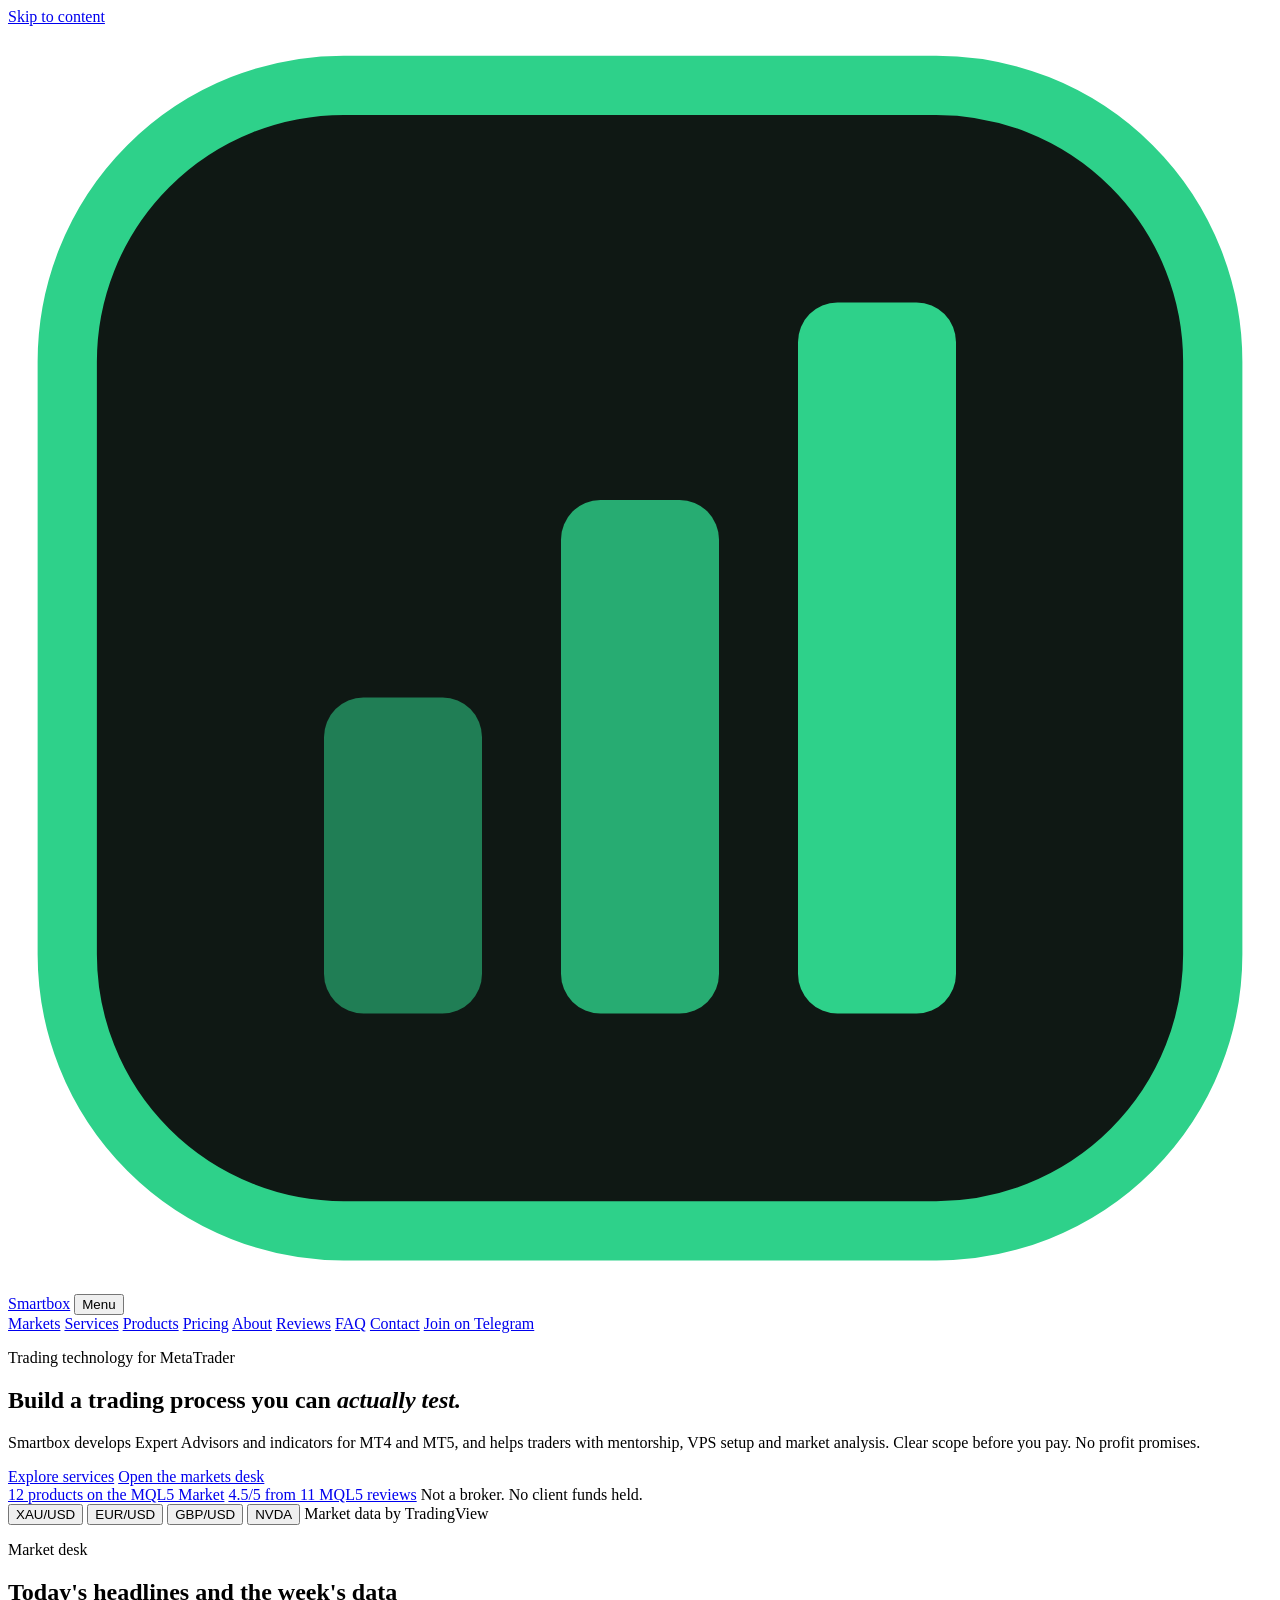
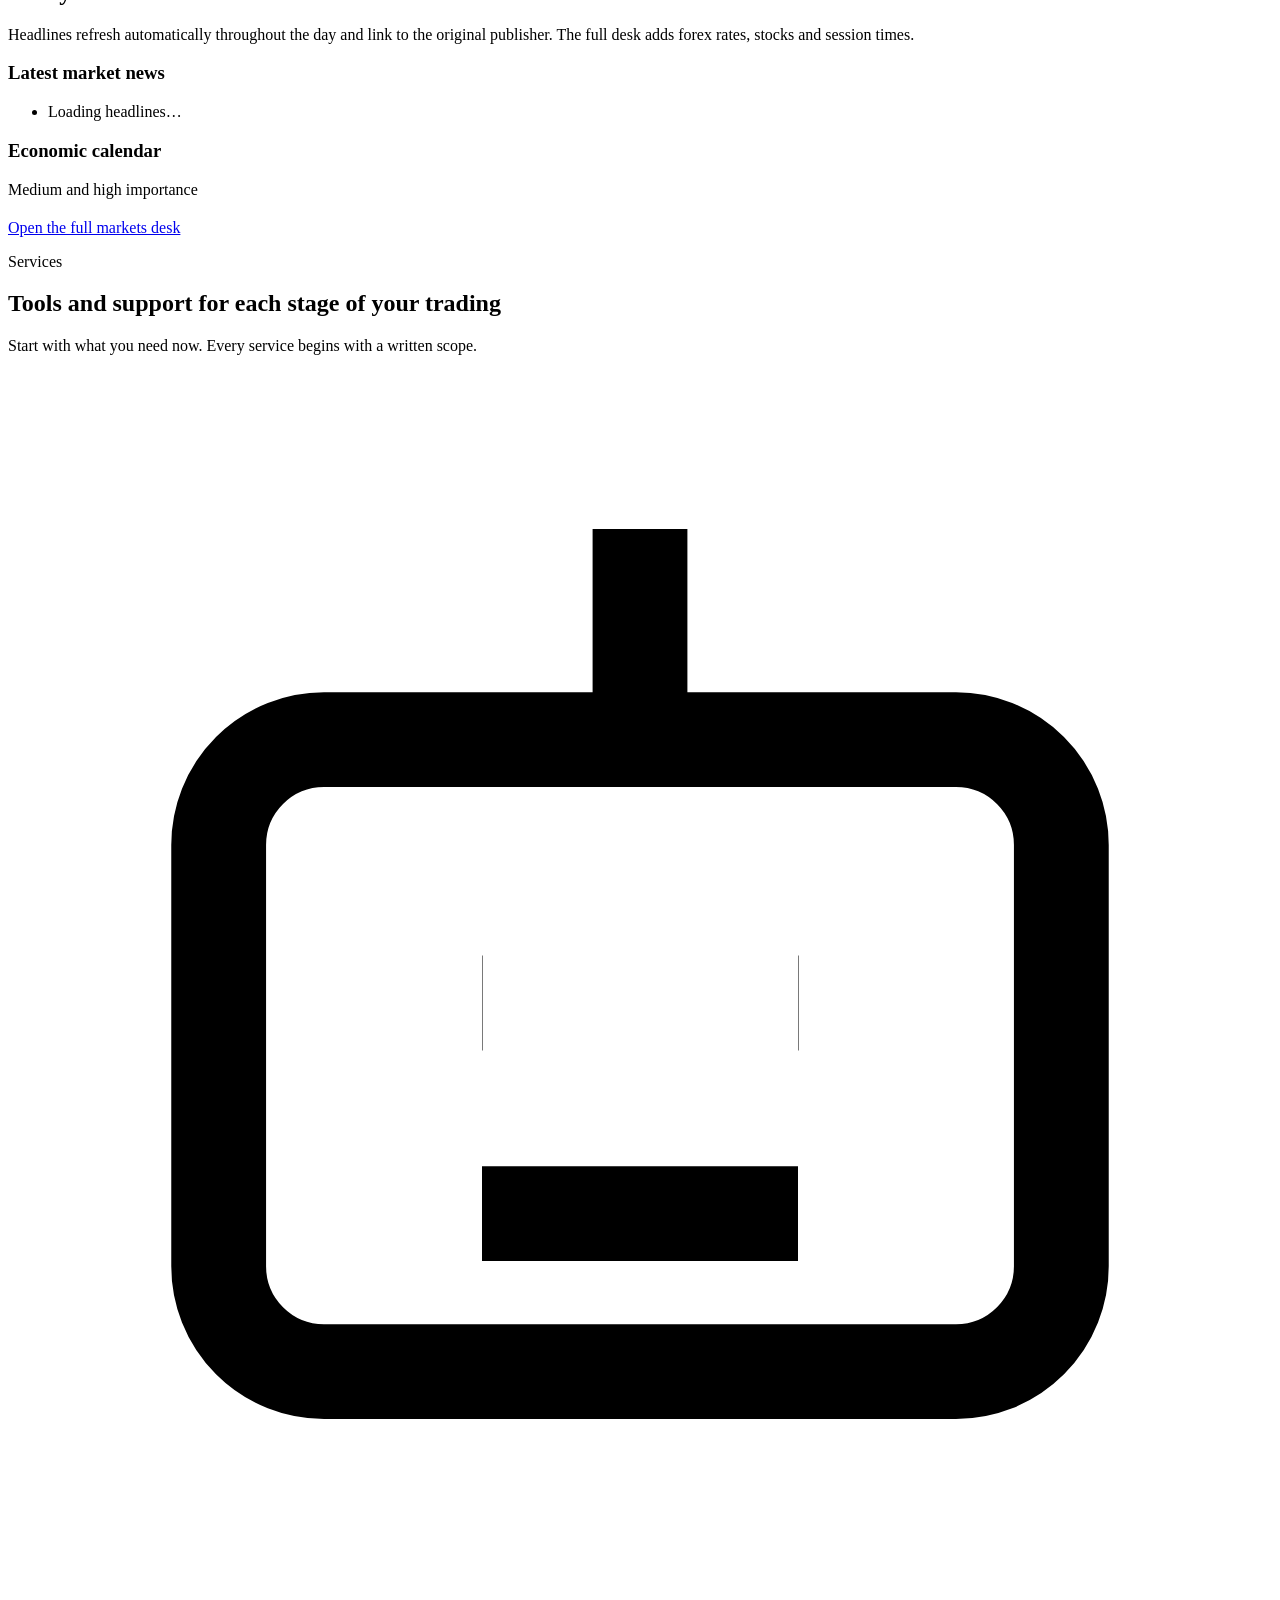
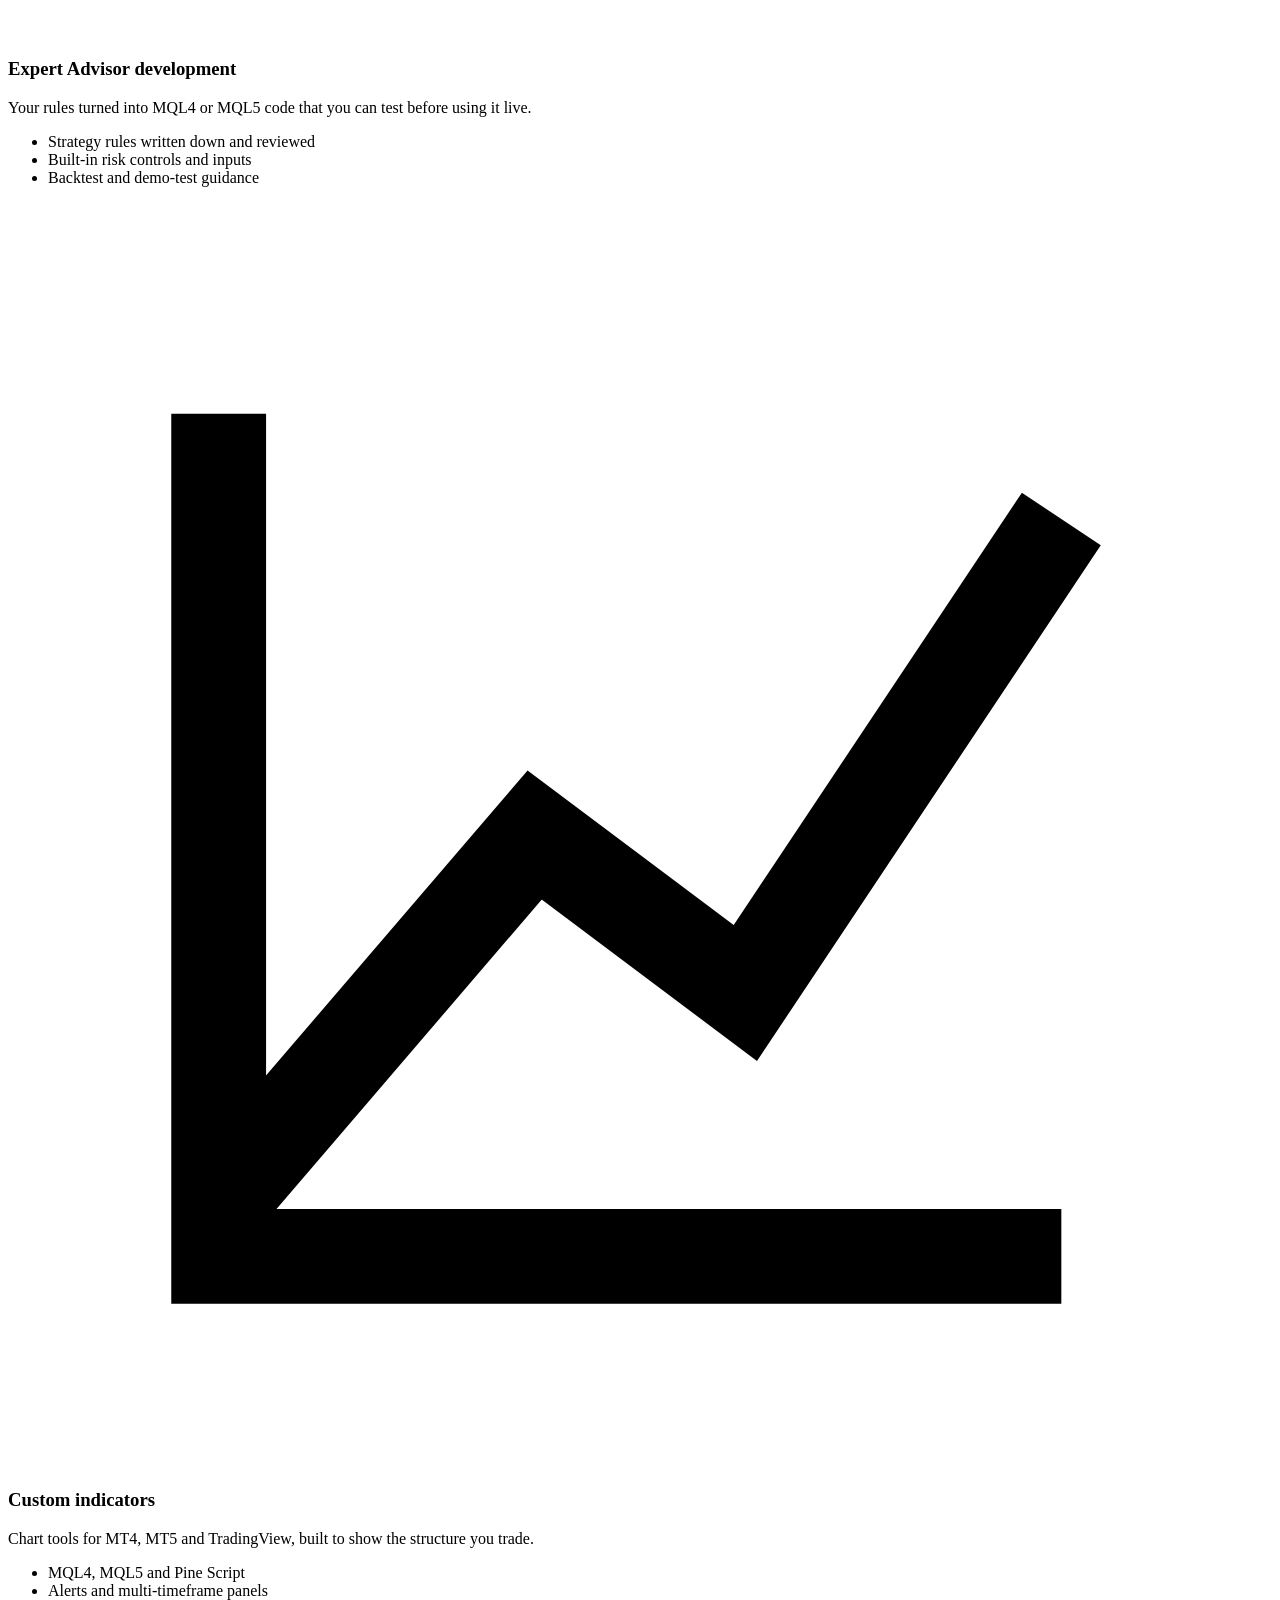
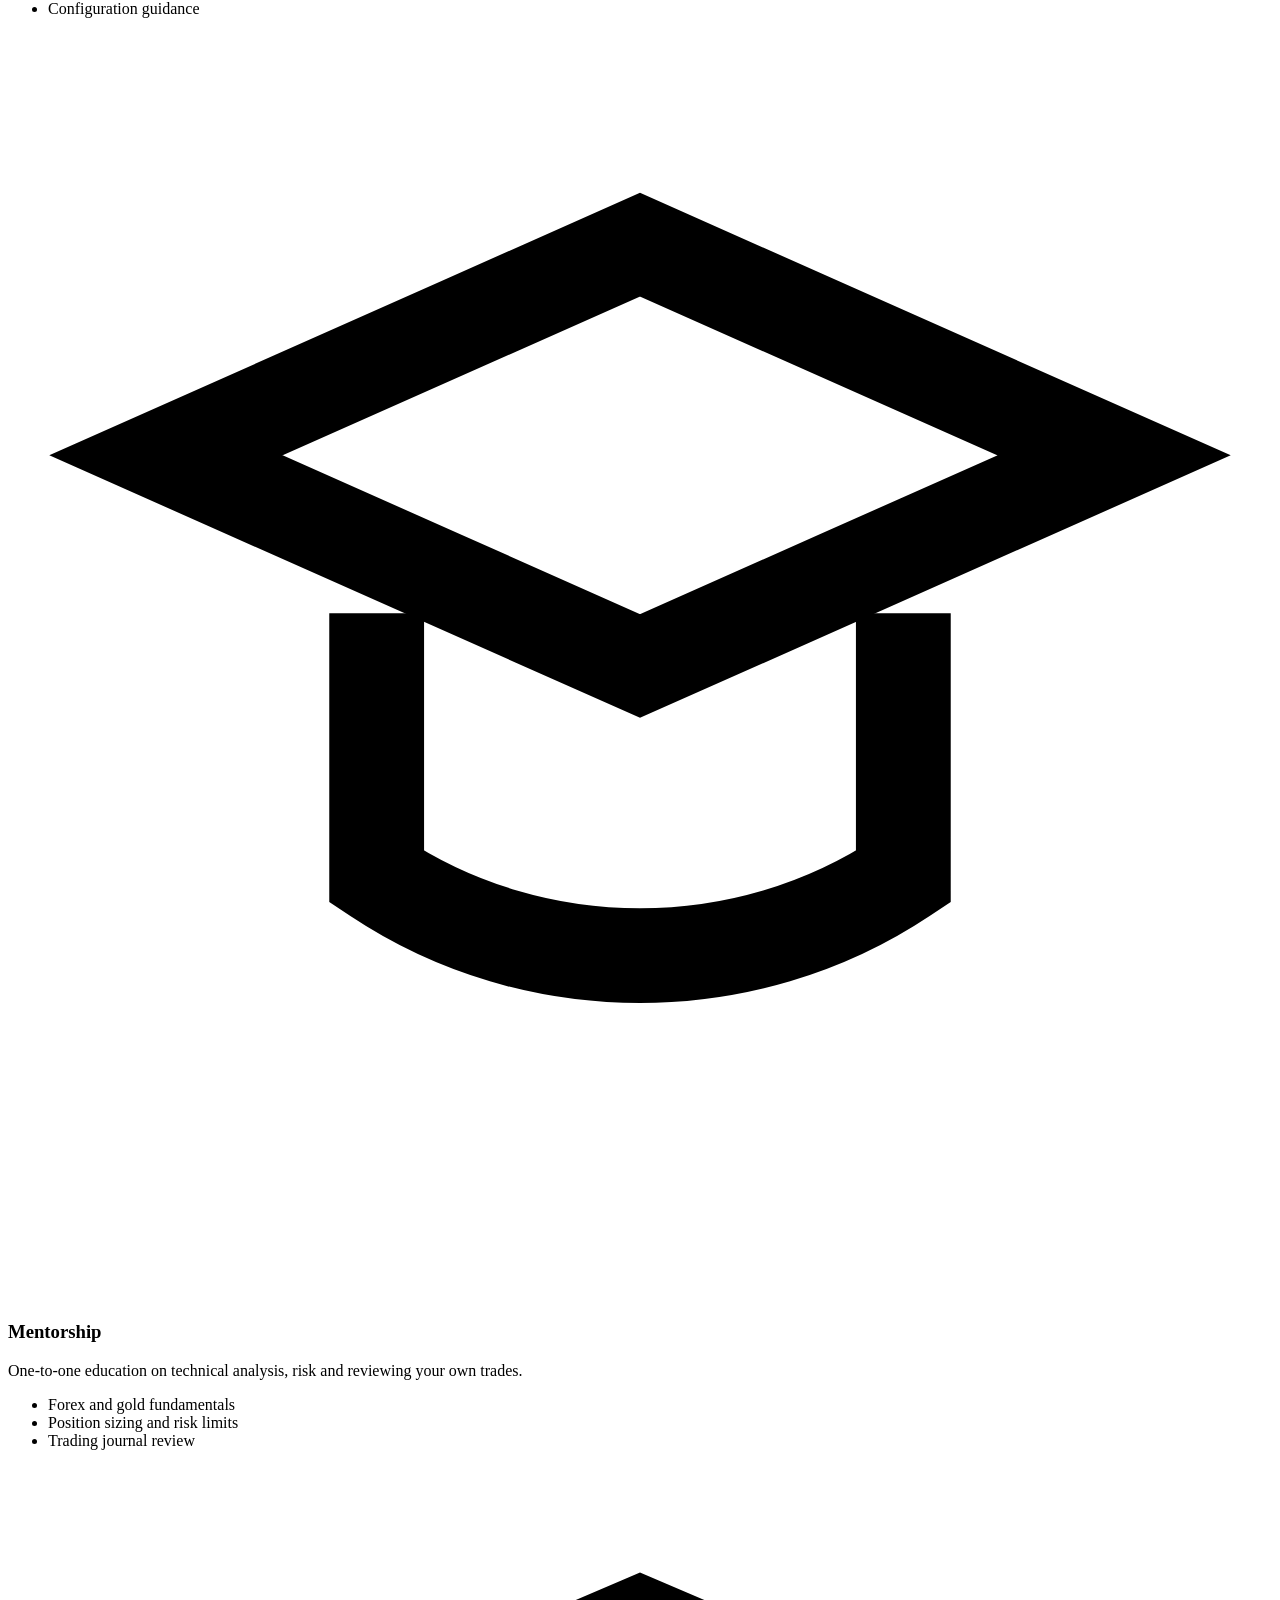
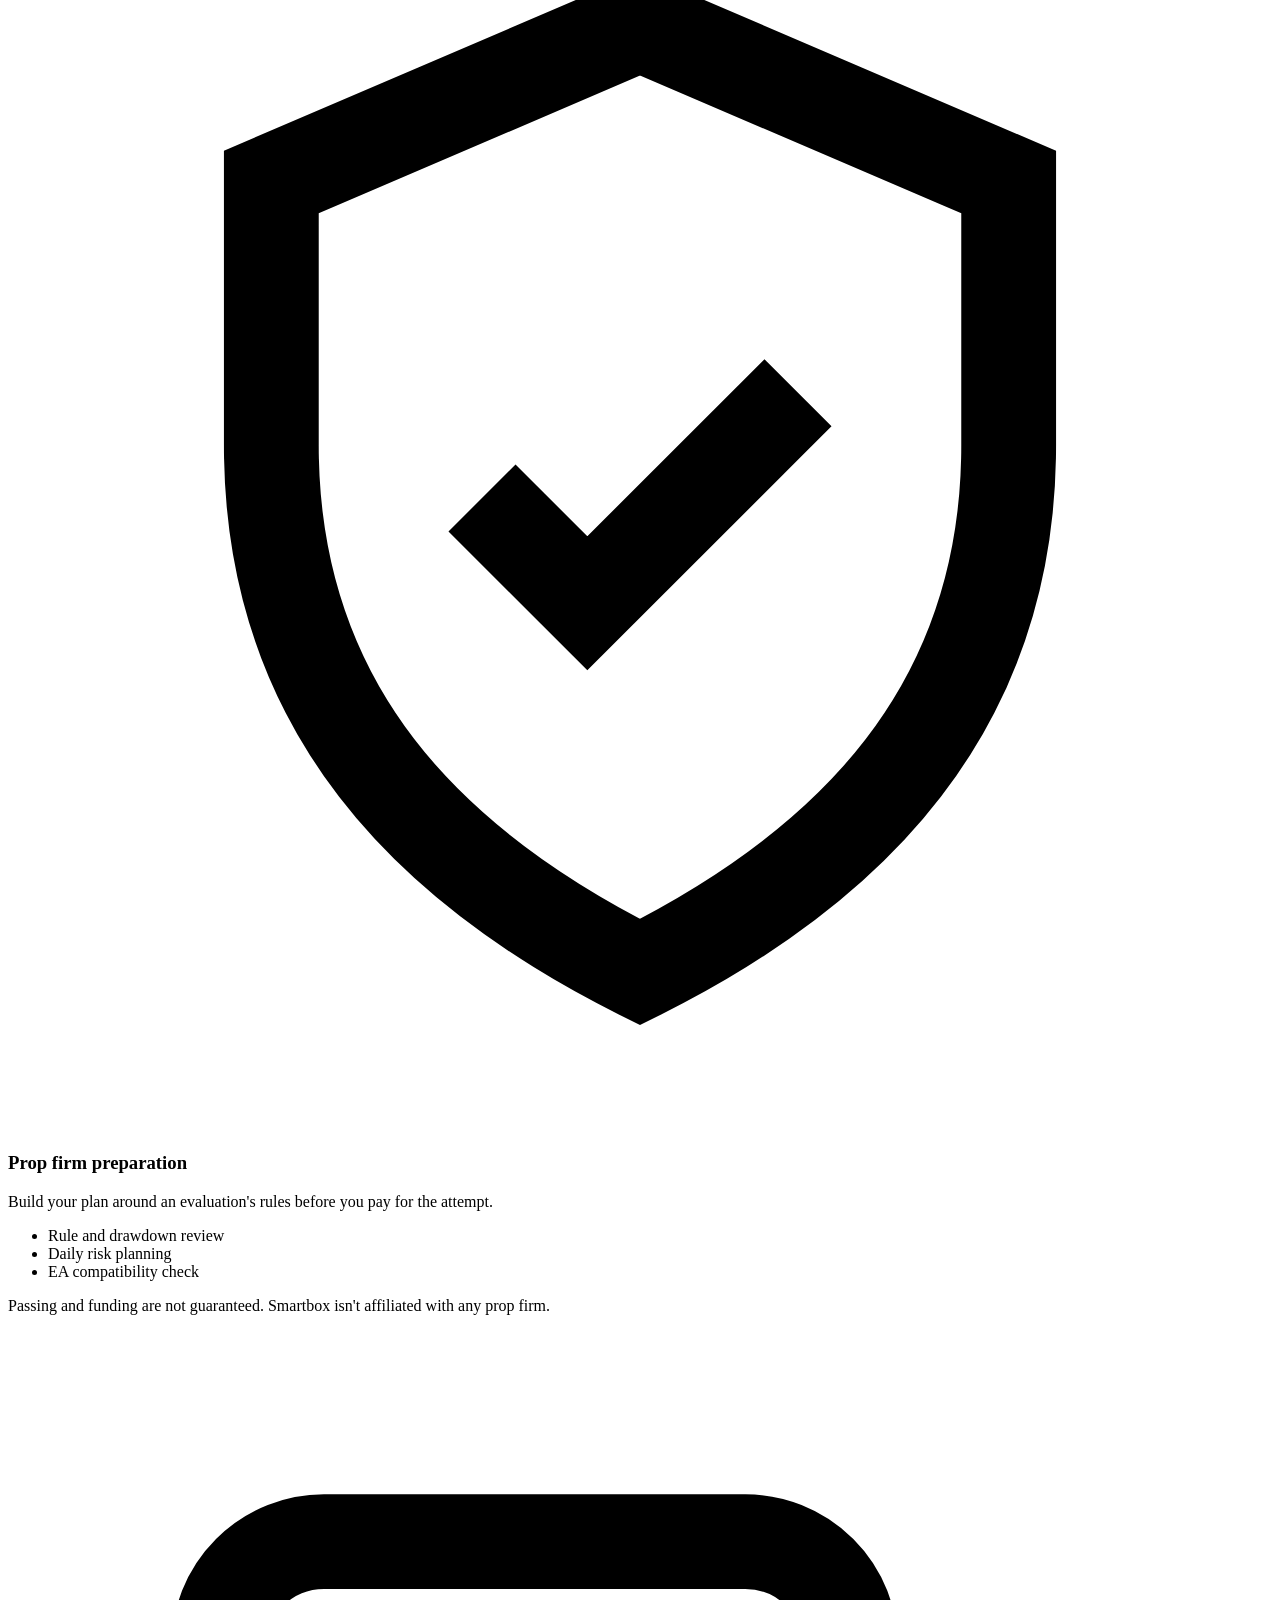
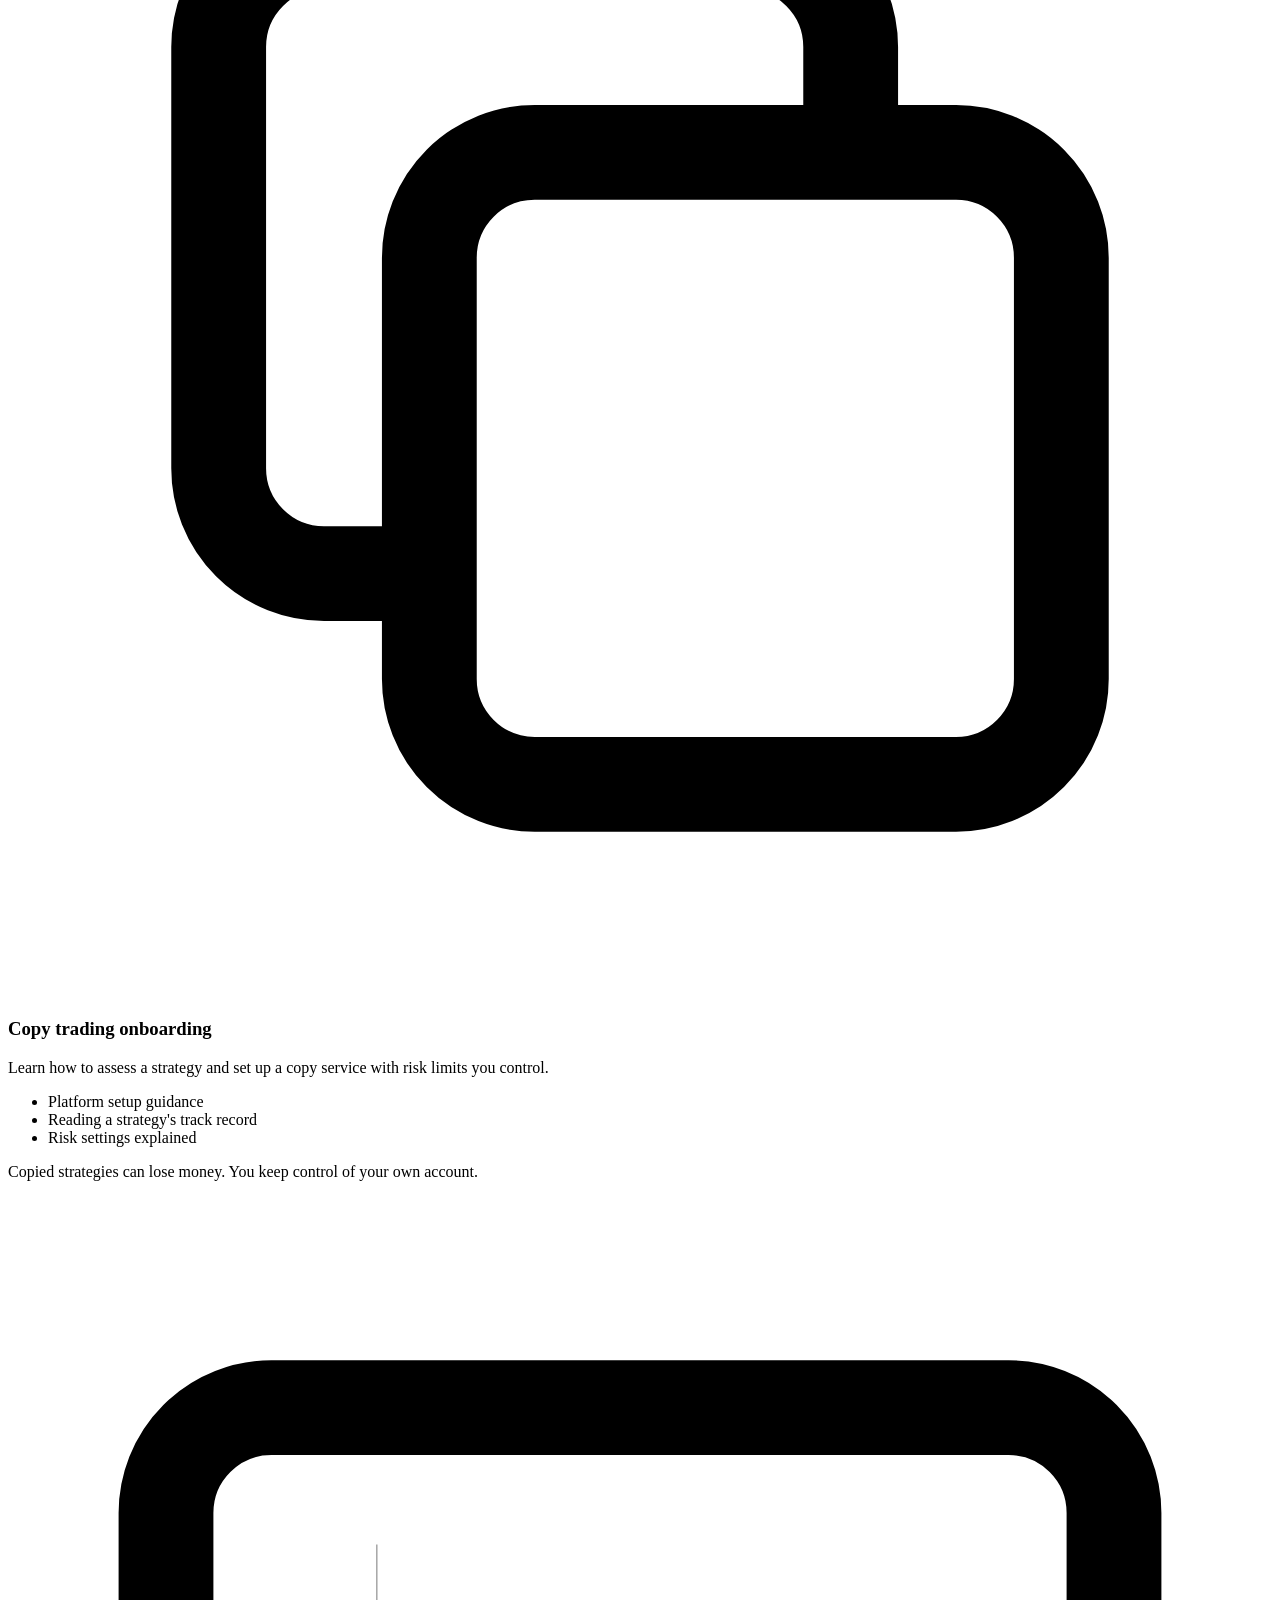
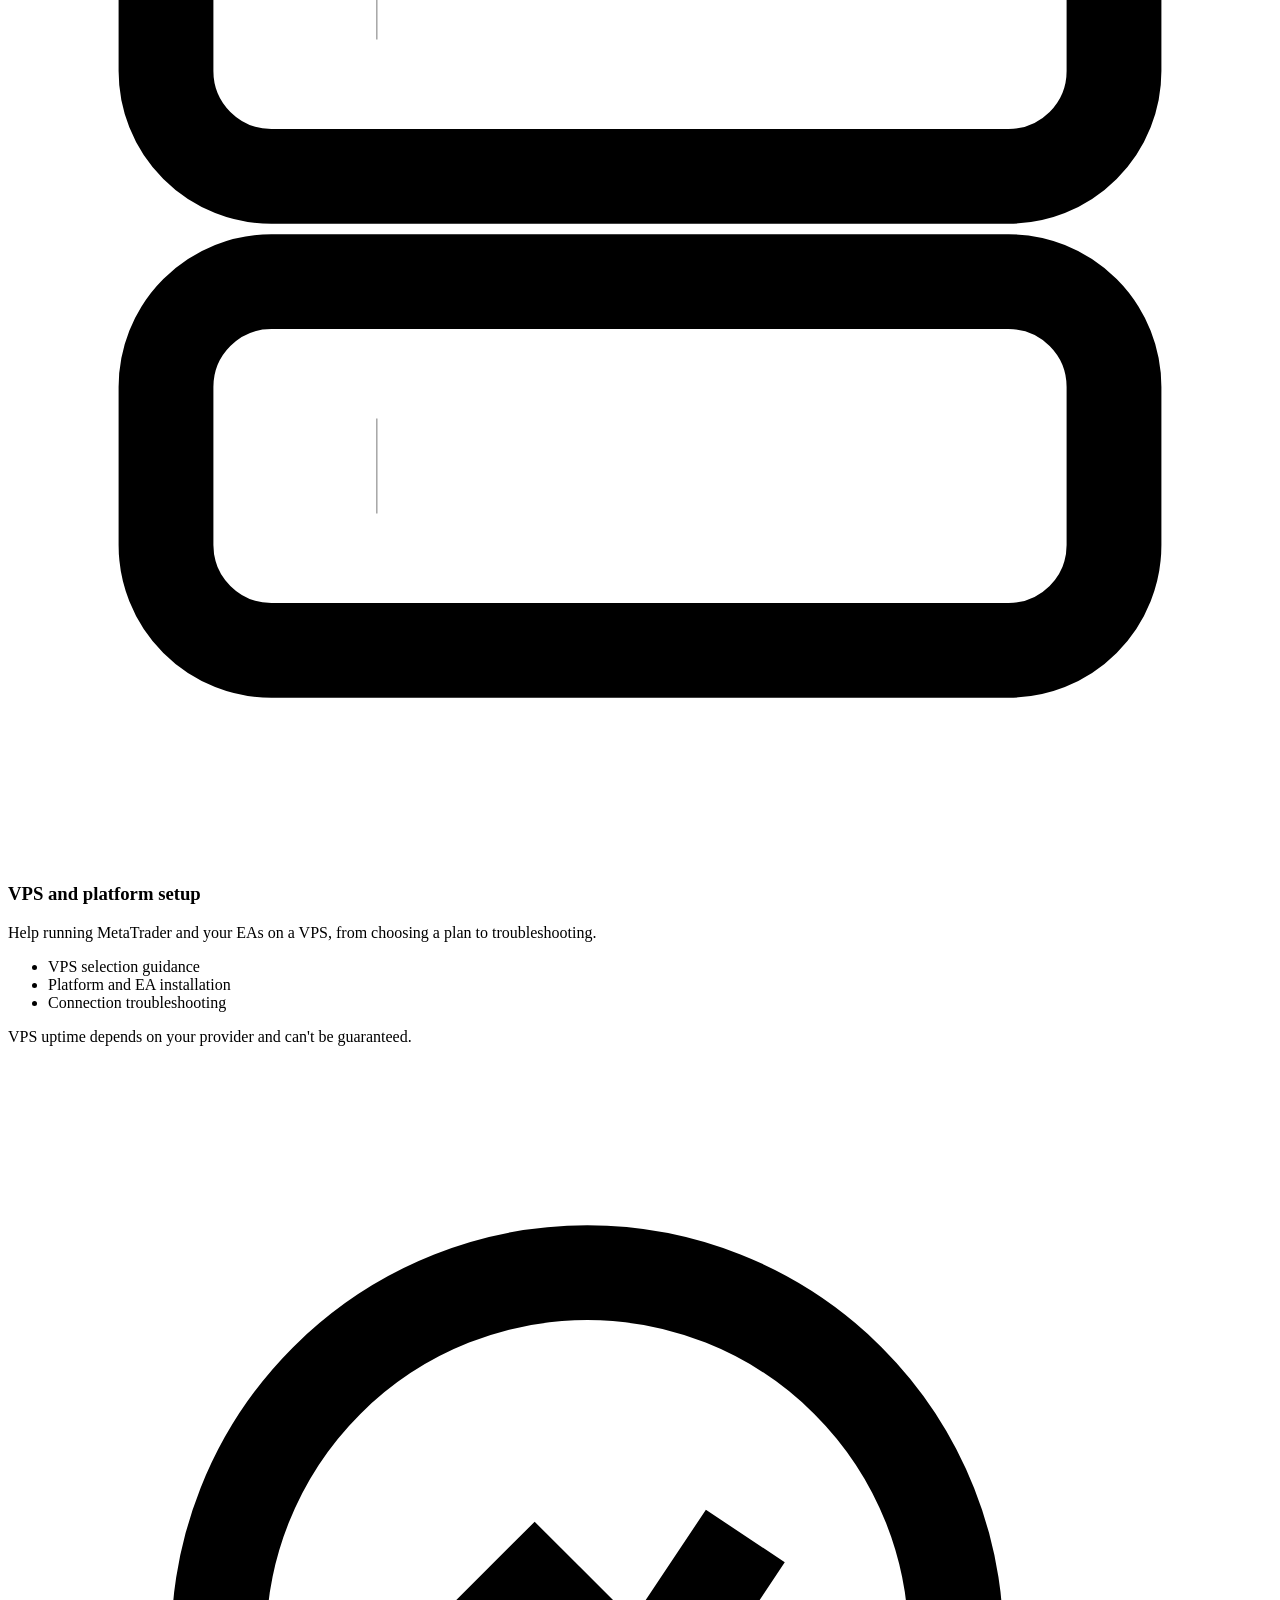
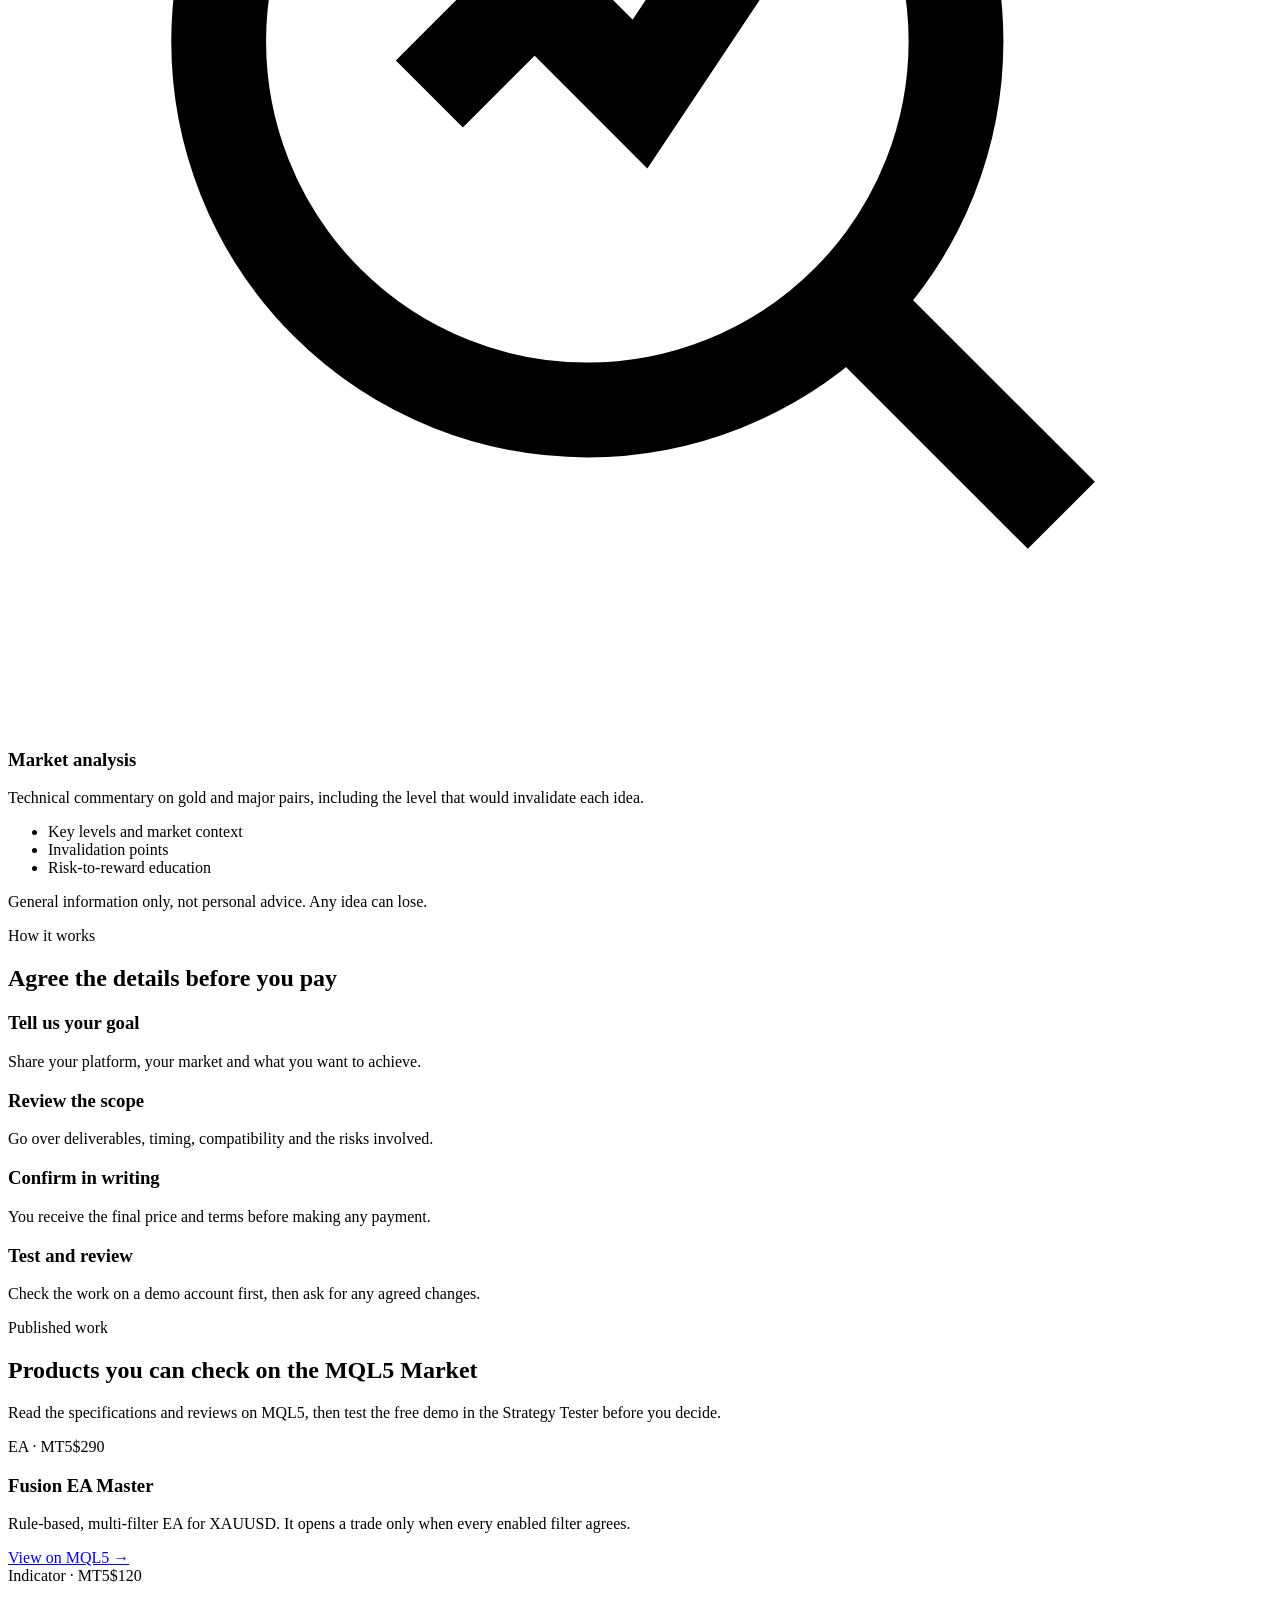
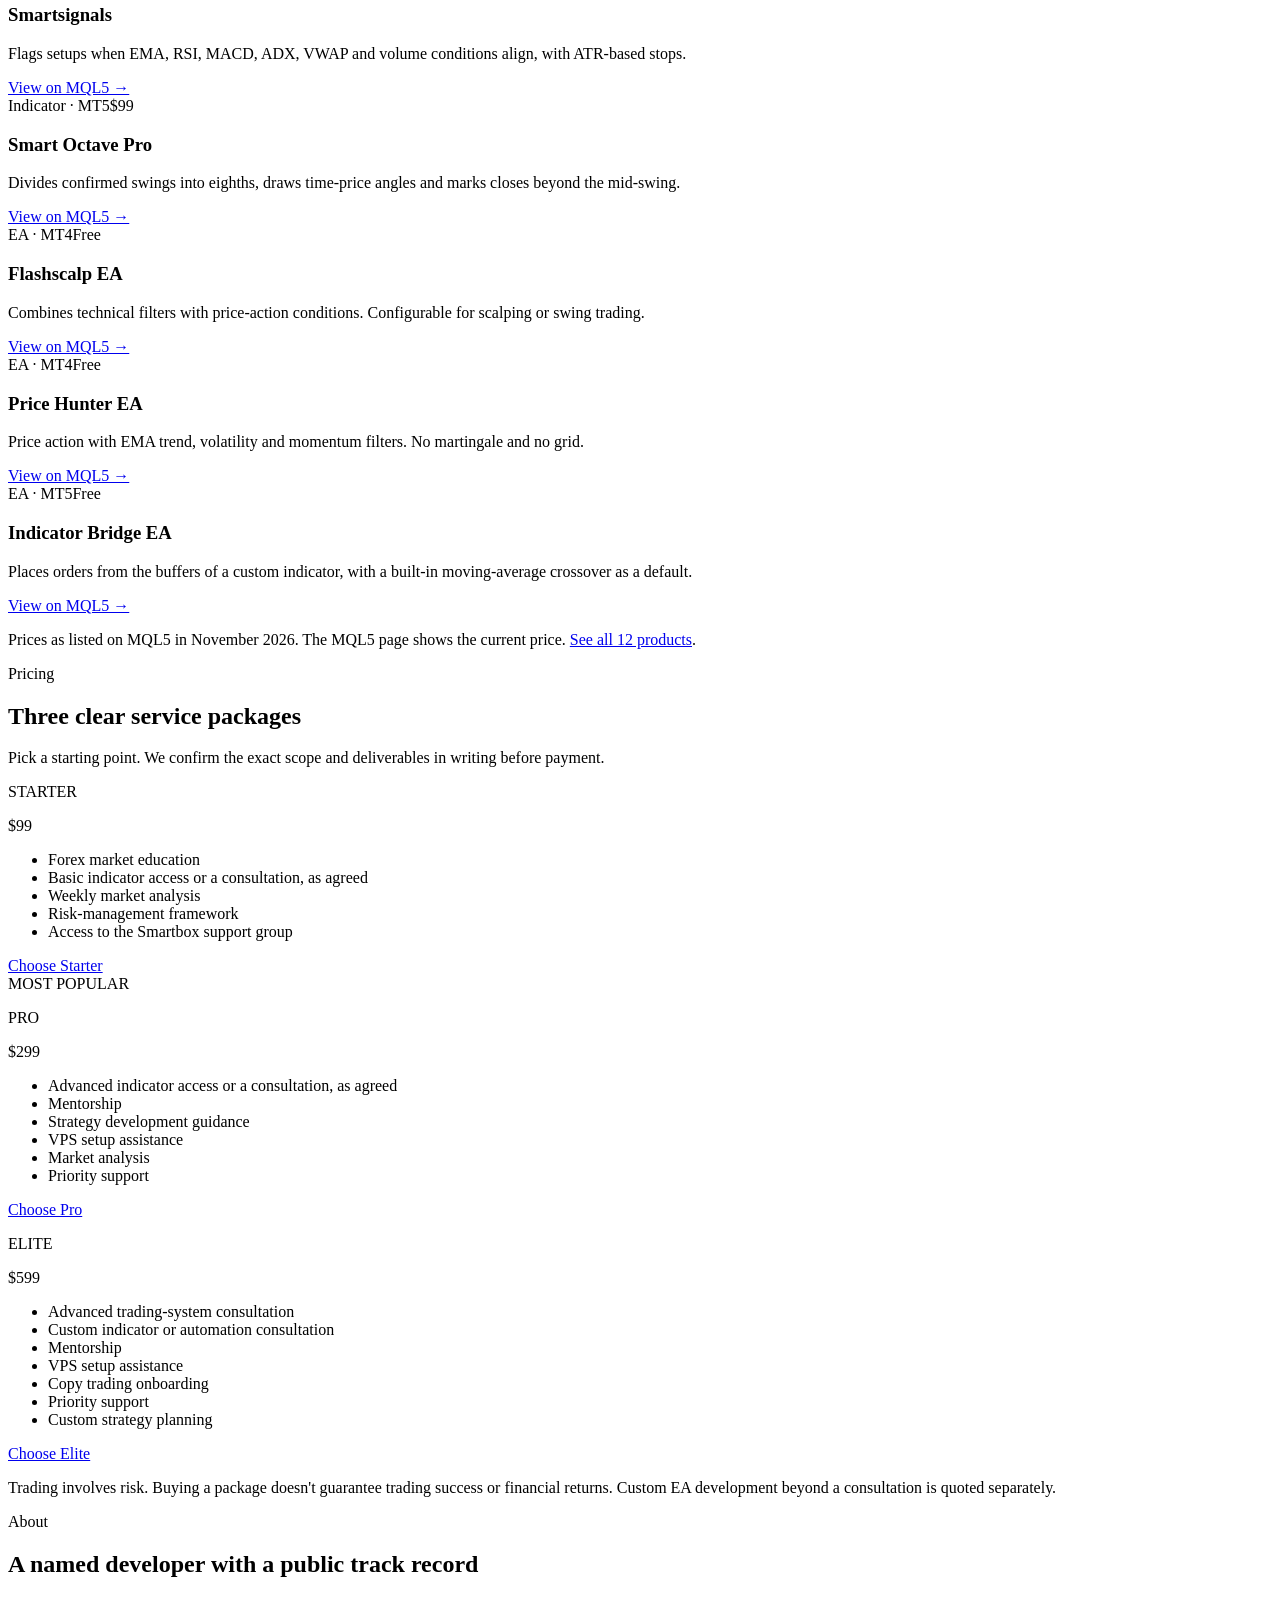
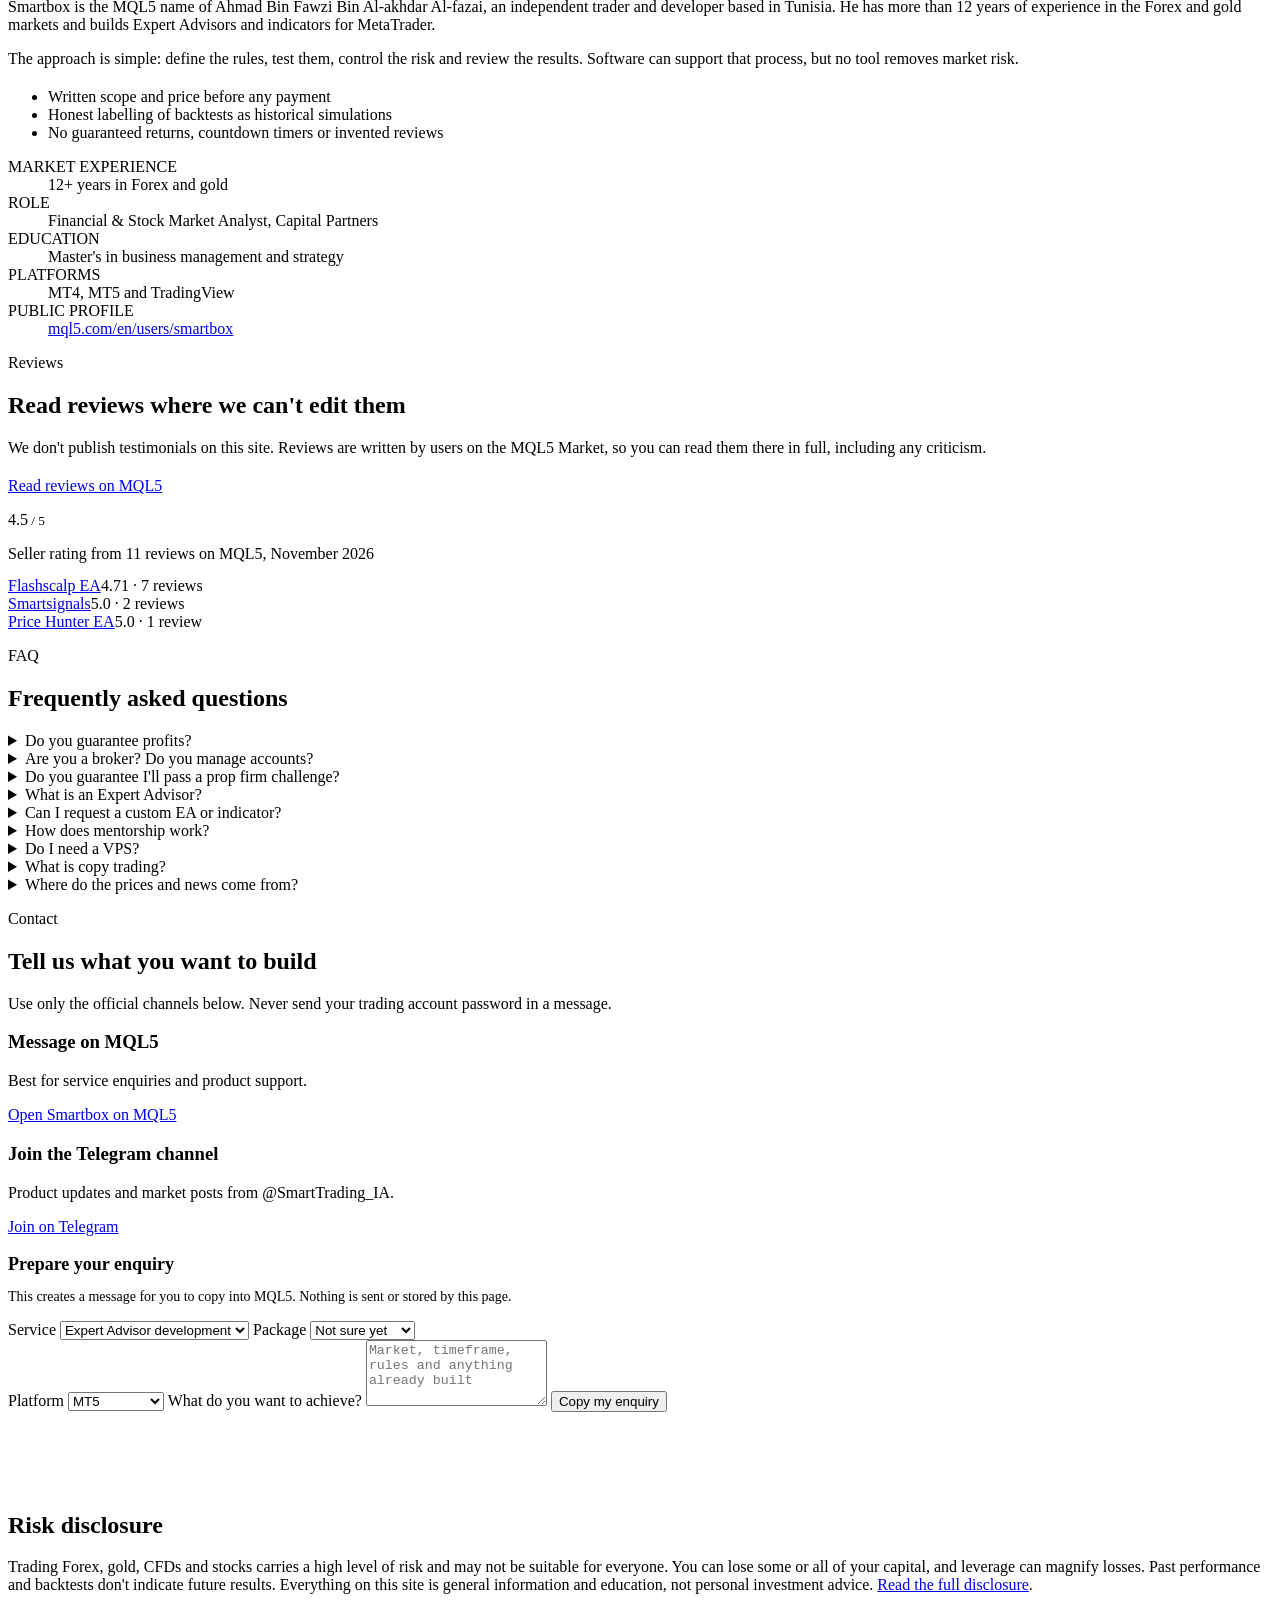
==== index.html @ 425e0370 "Add files via upload" ====
<!doctype html>
<html lang="en">
<head>
<meta charset="utf-8">
<meta name="viewport" content="width=device-width, initial-scale=1">
<title>Smartbox | Expert Advisors, Indicators and Market Tools</title>
<meta name="description" content="Smartbox builds Expert Advisors and indicators for MetaTrader, with mentorship, VPS setup, live market data and daily news. No profit promises.">
<meta property="og:title" content="Smartbox | Expert Advisors, Indicators and Market Tools">
<meta property="og:description" content="Smartbox builds Expert Advisors and indicators for MetaTrader, with mentorship, VPS setup, live market data and daily news. No profit promises.">
<meta property="og:type" content="website">
<meta name="theme-color" content="#070c0a">
<link rel="icon" href="assets/favicon.svg" type="image/svg+xml">
<link rel="preconnect" href="https://fonts.googleapis.com">
<link rel="preconnect" href="https://fonts.gstatic.com" crossorigin>
<link href="https://fonts.googleapis.com/css2?family=IBM+Plex+Mono:wght@400;500;600&family=IBM+Plex+Sans:wght@400;500;600&family=Space+Grotesk:wght@500;600;700&display=swap" rel="stylesheet">
<link rel="stylesheet" href="assets/style.css">
</head>
<body>
<a class="skip" href="#main">Skip to content</a>
<header class="site-header">
  <div class="wrap-wide" style="position:relative">
    <nav class="nav" aria-label="Main">
      <a class="brand" href="index.html" aria-label="Smartbox home"><svg viewBox="0 0 32 32" aria-hidden="true"><rect x="1.5" y="1.5" width="29" height="29" rx="7" fill="#0f1814" stroke="#2ed18a" stroke-width="1.5"/><rect x="8" y="17" width="4" height="8" rx="1" fill="#2ed18a" opacity=".55"/><rect x="14" y="12" width="4" height="13" rx="1" fill="#2ed18a" opacity=".8"/><rect x="20" y="7" width="4" height="18" rx="1" fill="#2ed18a"/></svg><span>Smartbox</span></a>
      <button class="menu-toggle" type="button" aria-expanded="false">Menu</button>
      <div class="nav-links">
        <a href="markets.html">Markets</a>
        <a href="index.html#services">Services</a>
        <a href="index.html#products">Products</a>
        <a href="index.html#pricing">Pricing</a>
        <a href="index.html#about">About</a>
        <a href="index.html#reviews">Reviews</a>
        <a href="index.html#faq">FAQ</a>
        <a href="index.html#contact">Contact</a>
        <a class="btn btn-primary" href="https://t.me/SmartTrading_IA" target="_blank" rel="noopener">Join on Telegram</a>
      </div>
    </nav>
  </div>
</header>

<div class="ticker" data-widget="ticker" aria-label="Live market prices"></div>

<main id="main">
  <section class="hero">
    <div class="wrap hero-grid">
      <div>
        <p class="eyebrow">Trading technology for MetaTrader</p>
        <h1>Build a trading process you can <em>actually test.</em></h1>
        <p class="lead">Smartbox develops Expert Advisors and indicators for MT4 and MT5, and helps traders with mentorship, VPS setup and market analysis. Clear scope before you pay. No profit promises.</p>
        <div class="hero-actions">
          <a class="btn btn-primary" href="#services">Explore services</a>
          <a class="btn btn-ghost" href="markets.html">Open the markets desk</a>
        </div>
        <div class="trust-row">
          <a href="https://www.mql5.com/en/users/smartbox/seller" target="_blank" rel="noopener">12 products on the MQL5 Market</a>
          <a href="#reviews">4.5/5 from 11 MQL5 reviews</a>
          <span>Not a broker. No client funds held.</span>
        </div>
      </div>
      <div class="chart-card">
        <div class="chart-tabs" role="group" aria-label="Chart symbol">
          <button class="chip" type="button" data-symbol="OANDA:XAUUSD" aria-pressed="true">XAU/USD</button>
          <button class="chip" type="button" data-symbol="FX:EURUSD" aria-pressed="false">EUR/USD</button>
          <button class="chip" type="button" data-symbol="FX:GBPUSD" aria-pressed="false">GBP/USD</button>
          <button class="chip" type="button" data-symbol="NASDAQ:NVDA" aria-pressed="false">NVDA</button>
          <span class="live">Market data by TradingView</span>
        </div>
        <div class="chart-host" data-chart="OANDA:XAUUSD"></div>
      </div>
    </div>
  </section>

  <section class="section section-alt" id="desk">
    <div class="wrap">
      <div class="section-head">
        <p class="eyebrow">Market desk</p>
        <h2>Today's headlines and the week's data</h2>
        <p>Headlines refresh automatically throughout the day and link to the original publisher. The full desk adds forex rates, stocks and session times.</p>
      </div>
      <div class="desk-grid">
        <div class="panel">
          <div class="panel-head"><h3>Latest market news</h3><span class="panel-note" data-news-updated></span></div>
          <ul class="news-list compact" data-news="9"><li class="news-empty">Loading headlines…</li></ul>
        </div>
        <div class="panel">
          <div class="panel-head"><h3>Economic calendar</h3><span class="panel-note">Medium and high importance</span></div>
          <div class="panel-body h-md" data-widget="calendar"></div>
        </div>
      </div>
      <p style="margin-top:20px"><a class="btn btn-ghost" href="markets.html">Open the full markets desk</a></p>
    </div>
  </section>

  <section class="section" id="services">
    <div class="wrap">
      <div class="section-head">
        <p class="eyebrow">Services</p>
        <h2>Tools and support for each stage of your trading</h2>
        <p>Start with what you need now. Every service begins with a written scope.</p>
      </div>
      <div class="grid-3">
        <article class="card service">
          <div class="service-icon"><svg viewBox="0 0 24 24" fill="none" stroke="currentColor" stroke-width="1.8" aria-hidden="true"><rect x="4" y="7" width="16" height="12" rx="2"/><path d="M12 7V3M9 12h.01M15 12h.01M9 16h6"/></svg></div>
          <h3>Expert Advisor development</h3>
          <p>Your rules turned into MQL4 or MQL5 code that you can test before using it live.</p>
          <ul class="ticks"><li>Strategy rules written down and reviewed</li><li>Built-in risk controls and inputs</li><li>Backtest and demo-test guidance</li></ul>
        </article>
        <article class="card service">
          <div class="service-icon"><svg viewBox="0 0 24 24" fill="none" stroke="currentColor" stroke-width="1.8" aria-hidden="true"><path d="M4 19 10 12l4 3 6-9"/><path d="M4 4v16h16"/></svg></div>
          <h3>Custom indicators</h3>
          <p>Chart tools for MT4, MT5 and TradingView, built to show the structure you trade.</p>
          <ul class="ticks"><li>MQL4, MQL5 and Pine Script</li><li>Alerts and multi-timeframe panels</li><li>Configuration guidance</li></ul>
        </article>
        <article class="card service">
          <div class="service-icon"><svg viewBox="0 0 24 24" fill="none" stroke="currentColor" stroke-width="1.8" aria-hidden="true"><path d="M3 8l9-4 9 4-9 4-9-4Z"/><path d="M7 11v5c3 2 7 2 10 0v-5"/></svg></div>
          <h3>Mentorship</h3>
          <p>One-to-one education on technical analysis, risk and reviewing your own trades.</p>
          <ul class="ticks"><li>Forex and gold fundamentals</li><li>Position sizing and risk limits</li><li>Trading journal review</li></ul>
        </article>
        <article class="card service">
          <div class="service-icon"><svg viewBox="0 0 24 24" fill="none" stroke="currentColor" stroke-width="1.8" aria-hidden="true"><path d="M12 3 5 6v5c0 5 3 8 7 10 4-2 7-5 7-10V6l-7-3Z"/><path d="m9 12 2 2 4-4"/></svg></div>
          <h3>Prop firm preparation</h3>
          <p>Build your plan around an evaluation's rules before you pay for the attempt.</p>
          <ul class="ticks"><li>Rule and drawdown review</li><li>Daily risk planning</li><li>EA compatibility check</li></ul>
          <p class="note">Passing and funding are not guaranteed. Smartbox isn't affiliated with any prop firm.</p>
        </article>
        <article class="card service">
          <div class="service-icon"><svg viewBox="0 0 24 24" fill="none" stroke="currentColor" stroke-width="1.8" aria-hidden="true"><rect x="8" y="8" width="12" height="12" rx="2"/><path d="M16 8V6a2 2 0 0 0-2-2H6a2 2 0 0 0-2 2v8a2 2 0 0 0 2 2h2"/></svg></div>
          <h3>Copy trading onboarding</h3>
          <p>Learn how to assess a strategy and set up a copy service with risk limits you control.</p>
          <ul class="ticks"><li>Platform setup guidance</li><li>Reading a strategy's track record</li><li>Risk settings explained</li></ul>
          <p class="note">Copied strategies can lose money. You keep control of your own account.</p>
        </article>
        <article class="card service">
          <div class="service-icon"><svg viewBox="0 0 24 24" fill="none" stroke="currentColor" stroke-width="1.8" aria-hidden="true"><rect x="3" y="4" width="18" height="7" rx="2"/><rect x="3" y="13" width="18" height="7" rx="2"/><path d="M7 7.5h.01M7 16.5h.01"/></svg></div>
          <h3>VPS and platform setup</h3>
          <p>Help running MetaTrader and your EAs on a VPS, from choosing a plan to troubleshooting.</p>
          <ul class="ticks"><li>VPS selection guidance</li><li>Platform and EA installation</li><li>Connection troubleshooting</li></ul>
          <p class="note">VPS uptime depends on your provider and can't be guaranteed.</p>
        </article>
        <article class="card service">
          <div class="service-icon"><svg viewBox="0 0 24 24" fill="none" stroke="currentColor" stroke-width="1.8" aria-hidden="true"><circle cx="11" cy="11" r="7"/><path d="m20 20-4-4M8 12l2-2 2 2 2-3"/></svg></div>
          <h3>Market analysis</h3>
          <p>Technical commentary on gold and major pairs, including the level that would invalidate each idea.</p>
          <ul class="ticks"><li>Key levels and market context</li><li>Invalidation points</li><li>Risk-to-reward education</li></ul>
          <p class="note">General information only, not personal advice. Any idea can lose.</p>
        </article>
      </div>
    </div>
  </section>

  <section class="section section-alt" id="process">
    <div class="wrap">
      <div class="section-head"><p class="eyebrow">How it works</p><h2>Agree the details before you pay</h2></div>
      <ol class="steps" style="list-style:none;margin:0;padding:0">
        <li class="step"><h3>Tell us your goal</h3><p>Share your platform, your market and what you want to achieve.</p></li>
        <li class="step"><h3>Review the scope</h3><p>Go over deliverables, timing, compatibility and the risks involved.</p></li>
        <li class="step"><h3>Confirm in writing</h3><p>You receive the final price and terms before making any payment.</p></li>
        <li class="step"><h3>Test and review</h3><p>Check the work on a demo account first, then ask for any agreed changes.</p></li>
      </ol>
    </div>
  </section>

  <section class="section" id="products">
    <div class="wrap">
      <div class="section-head">
        <p class="eyebrow">Published work</p>
        <h2>Products you can check on the MQL5 Market</h2>
        <p>Read the specifications and reviews on MQL5, then test the free demo in the Strategy Tester before you decide.</p>
      </div>
      <div class="grid-3">
        <article class="card product"><div class="product-meta"><span>EA · MT5</span><span class="price-tag">$290</span></div><h3>Fusion EA Master</h3><p>Rule-based, multi-filter EA for XAUUSD. It opens a trade only when every enabled filter agrees.</p><a class="text-link" href="https://www.mql5.com/en/market/product/145303" target="_blank" rel="noopener">View on MQL5 →</a></article>
        <article class="card product"><div class="product-meta"><span>Indicator · MT5</span><span class="price-tag">$120</span></div><h3>Smartsignals</h3><p>Flags setups when EMA, RSI, MACD, ADX, VWAP and volume conditions align, with ATR-based stops.</p><a class="text-link" href="https://www.mql5.com/en/market/product/172113" target="_blank" rel="noopener">View on MQL5 →</a></article>
        <article class="card product"><div class="product-meta"><span>Indicator · MT5</span><span class="price-tag">$99</span></div><h3>Smart Octave Pro</h3><p>Divides confirmed swings into eighths, draws time-price angles and marks closes beyond the mid-swing.</p><a class="text-link" href="https://www.mql5.com/en/market/product/204646" target="_blank" rel="noopener">View on MQL5 →</a></article>
        <article class="card product"><div class="product-meta"><span>EA · MT4</span><span class="price-tag">Free</span></div><h3>Flashscalp EA</h3><p>Combines technical filters with price-action conditions. Configurable for scalping or swing trading.</p><a class="text-link" href="https://www.mql5.com/en/market/product/148141" target="_blank" rel="noopener">View on MQL5 →</a></article>
        <article class="card product"><div class="product-meta"><span>EA · MT4</span><span class="price-tag">Free</span></div><h3>Price Hunter EA</h3><p>Price action with EMA trend, volatility and momentum filters. No martingale and no grid.</p><a class="text-link" href="https://www.mql5.com/en/market/product/148405" target="_blank" rel="noopener">View on MQL5 →</a></article>
        <article class="card product"><div class="product-meta"><span>EA · MT5</span><span class="price-tag">Free</span></div><h3>Indicator Bridge EA</h3><p>Places orders from the buffers of a custom indicator, with a built-in moving-average crossover as a default.</p><a class="text-link" href="https://www.mql5.com/en/market/product/206382" target="_blank" rel="noopener">View on MQL5 →</a></article>
      </div>
      <p class="fine">Prices as listed on MQL5 in November 2026. The MQL5 page shows the current price. <a href="https://www.mql5.com/en/users/smartbox/seller" target="_blank" rel="noopener">See all 12 products</a>.</p>
    </div>
  </section>

  <section class="section section-alt" id="pricing">
    <div class="wrap">
      <div class="section-head center">
        <p class="eyebrow">Pricing</p>
        <h2>Three clear service packages</h2>
        <p>Pick a starting point. We confirm the exact scope and deliverables in writing before payment.</p>
      </div>
      <div class="pricing">
        <article class="card plan">
          <div><p class="plan-name">STARTER</p></div>
          <p class="plan-price">$99</p>
          <ul class="ticks"><li>Forex market education</li><li>Basic indicator access or a consultation, as agreed</li><li>Weekly market analysis</li><li>Risk-management framework</li><li>Access to the Smartbox support group</li></ul>
          <a class="btn btn-ghost" href="#contact" data-package="Starter ($99)">Choose Starter</a>
        </article>
        <article class="card plan featured">
          <span class="badge">MOST POPULAR</span>
          <div><p class="plan-name">PRO</p></div>
          <p class="plan-price">$299</p>
          <ul class="ticks"><li>Advanced indicator access or a consultation, as agreed</li><li>Mentorship</li><li>Strategy development guidance</li><li>VPS setup assistance</li><li>Market analysis</li><li>Priority support</li></ul>
          <a class="btn btn-primary" href="#contact" data-package="Pro ($299)">Choose Pro</a>
        </article>
        <article class="card plan">
          <div><p class="plan-name">ELITE</p></div>
          <p class="plan-price">$599</p>
          <ul class="ticks"><li>Advanced trading-system consultation</li><li>Custom indicator or automation consultation</li><li>Mentorship</li><li>VPS setup assistance</li><li>Copy trading onboarding</li><li>Priority support</li><li>Custom strategy planning</li></ul>
          <a class="btn btn-ghost" href="#contact" data-package="Elite ($599)">Choose Elite</a>
        </article>
      </div>
      <p class="terms-box">Trading involves risk. Buying a package doesn't guarantee trading success or financial returns. Custom EA development beyond a consultation is quoted separately.</p>
    </div>
  </section>

  <section class="section" id="about">
    <div class="wrap about-grid">
      <div>
        <p class="eyebrow">About</p>
        <h2>A named developer with a public track record</h2>
        <p>Smartbox is the MQL5 name of Ahmad Bin Fawzi Bin Al-akhdar Al-fazai, an independent trader and developer based in Tunisia. He has more than 12 years of experience in the Forex and gold markets and builds Expert Advisors and indicators for MetaTrader.</p>
        <p>The approach is simple: define the rules, test them, control the risk and review the results. Software can support that process, but no tool removes market risk.</p>
        <ul class="ticks" style="margin-top:20px">
          <li>Written scope and price before any payment</li>
          <li>Honest labelling of backtests as historical simulations</li>
          <li>No guaranteed returns, countdown timers or invented reviews</li>
        </ul>
      </div>
      <dl class="card facts">
        <div><dt>MARKET EXPERIENCE</dt><dd>12+ years in Forex and gold</dd></div>
        <div><dt>ROLE</dt><dd>Financial &amp; Stock Market Analyst, Capital Partners</dd></div>
        <div><dt>EDUCATION</dt><dd>Master's in business management and strategy</dd></div>
        <div><dt>PLATFORMS</dt><dd>MT4, MT5 and TradingView</dd></div>
        <div><dt>PUBLIC PROFILE</dt><dd><a href="https://www.mql5.com/en/users/smartbox" target="_blank" rel="noopener">mql5.com/en/users/smartbox</a></dd></div>
      </dl>
    </div>
  </section>

  <section class="section section-alt" id="reviews">
    <div class="wrap about-grid">
      <div>
        <p class="eyebrow">Reviews</p>
        <h2>Read reviews where we can't edit them</h2>
        <p>We don't publish testimonials on this site. Reviews are written by users on the MQL5 Market, so you can read them there in full, including any criticism.</p>
        <p style="margin-top:20px"><a class="btn btn-ghost" href="https://www.mql5.com/en/users/smartbox/seller" target="_blank" rel="noopener">Read reviews on MQL5</a></p>
      </div>
      <div class="card">
        <p class="score">4.5<small> / 5</small></p>
        <p style="margin:6px 0 14px">Seller rating from 11 reviews on MQL5, November 2026</p>
        <div class="review-line"><a href="https://www.mql5.com/en/market/product/148141" target="_blank" rel="noopener">Flashscalp EA</a><span>4.71 · 7 reviews</span></div>
        <div class="review-line"><a href="https://www.mql5.com/en/market/product/172113" target="_blank" rel="noopener">Smartsignals</a><span>5.0 · 2 reviews</span></div>
        <div class="review-line"><a href="https://www.mql5.com/en/market/product/148405" target="_blank" rel="noopener">Price Hunter EA</a><span>5.0 · 1 review</span></div>
      </div>
    </div>
  </section>

  <section class="section" id="faq">
    <div class="wrap">
      <div class="section-head center"><p class="eyebrow">FAQ</p><h2>Frequently asked questions</h2></div>
      <div class="faq">
        <details><summary>Do you guarantee profits?</summary><p>No. Trading can lose money, including with a well-tested EA. Backtests are historical simulations and don't predict future results.</p></details>
        <details><summary>Are you a broker? Do you manage accounts?</summary><p>No. Smartbox doesn't accept deposits, hold client funds or trade on your behalf. You choose your own broker and stay in control of your account.</p></details>
        <details><summary>Do you guarantee I'll pass a prop firm challenge?</summary><p>No. We help you understand the rules and plan your risk. Passing and funding depend on your trading and the firm's decision.</p></details>
        <details><summary>What is an Expert Advisor?</summary><p>An Expert Advisor (EA) is a program that runs in MetaTrader and follows coded rules to analyse the market and manage orders. It still needs testing, sensible settings and monitoring.</p></details>
        <details><summary>Can I request a custom EA or indicator?</summary><p>Yes. Send your rules, platform and market. We'll tell you whether it's feasible and give you a written scope and quote before any payment.</p></details>
        <details><summary>How does mentorship work?</summary><p>Topics and format are agreed around your level. Sessions focus on analysis, risk management and reviewing your own trades. It's education, not personal investment advice.</p></details>
        <details><summary>Do I need a VPS?</summary><p>Usually only if an EA must run while your computer is off. A VPS improves availability but can't guarantee uninterrupted running.</p></details>
        <details><summary>What is copy trading?</summary><p>It automatically mirrors another trader's strategy on your account. Their losses can be copied too, and past results don't predict future ones.</p></details>
        <details><summary>Where do the prices and news come from?</summary><p>Prices, charts and the calendar are provided by TradingView and may be delayed. Headlines come from public news feeds and link to the original publisher. Smartbox doesn't write or endorse them.</p></details>
      </div>
    </div>
  </section>

  <section class="section section-alt" id="contact">
    <div class="wrap">
      <div class="section-head"><p class="eyebrow">Contact</p><h2>Tell us what you want to build</h2><p>Use only the official channels below. Never send your trading account password in a message.</p></div>
      <div class="contact-grid">
        <div class="card">
          <div class="contact-option">
            <h3>Message on MQL5</h3>
            <p>Best for service enquiries and product support.</p>
            <p><a class="btn btn-primary" href="https://www.mql5.com/en/users/smartbox" target="_blank" rel="noopener">Open Smartbox on MQL5</a></p>
          </div>
          <div class="contact-option">
            <h3>Join the Telegram channel</h3>
            <p>Product updates and market posts from @SmartTrading_IA.</p>
            <p><a class="btn btn-ghost" href="https://t.me/SmartTrading_IA" target="_blank" rel="noopener">Join on Telegram</a></p>
          </div>
        </div>
        <form class="card" data-enquiry>
          <h3 style="font-size:18px;margin-bottom:6px">Prepare your enquiry</h3>
          <p style="font-size:14px;margin-bottom:16px">This creates a message for you to copy into MQL5. Nothing is sent or stored by this page.</p>
          <div class="field-row">
            <label class="field">Service
              <select name="service">
                <option>Expert Advisor development</option><option>Custom indicator</option><option>Mentorship</option><option>Prop firm preparation</option><option>Copy trading onboarding</option><option>VPS and platform setup</option><option>Market analysis</option><option>General question</option>
              </select>
            </label>
            <label class="field">Package
              <select name="package">
                <option>Not sure yet</option><option>Starter ($99)</option><option>Pro ($299)</option><option>Elite ($599)</option><option>Custom quote</option>
              </select>
            </label>
          </div>
          <label class="field">Platform
            <select name="platform"><option>MT5</option><option>MT4</option><option>TradingView</option><option>Other</option></select>
          </label>
          <label class="field">What do you want to achieve?
            <textarea name="details" rows="4" required placeholder="Market, timeframe, rules and anything already built"></textarea>
          </label>
          <button class="btn btn-primary" type="submit">Copy my enquiry</button>
          <textarea data-enquiry-output hidden readonly aria-label="Your enquiry"></textarea>
          <p class="form-status" data-enquiry-status role="status"></p>
        </form>
      </div>
    </div>
  </section>

  <section class="section" id="risk" style="padding-top:clamp(40px,5vw,64px)">
    <div class="wrap">
      <div class="risk">
        <h2>Risk disclosure</h2>
        <p>Trading Forex, gold, CFDs and stocks carries a high level of risk and may not be suitable for everyone. You can lose some or all of your capital, and leverage can magnify losses. Past performance and backtests don't indicate future results. Everything on this site is general information and education, not personal investment advice. <a href="legal.html">Read the full disclosure</a>.</p>
      </div>
    </div>
  </section>
</main>

<footer class="site-footer">
  <div class="wrap">
    <div class="footer-grid">
      <div>
        <a class="brand" href="index.html"><svg viewBox="0 0 32 32" aria-hidden="true"><rect x="1.5" y="1.5" width="29" height="29" rx="7" fill="#0f1814" stroke="#2ed18a" stroke-width="1.5"/><rect x="8" y="17" width="4" height="8" rx="1" fill="#2ed18a" opacity=".55"/><rect x="14" y="12" width="4" height="13" rx="1" fill="#2ed18a" opacity=".8"/><rect x="20" y="7" width="4" height="18" rx="1" fill="#2ed18a"/></svg><span>Smartbox</span></a>
        <p style="margin-top:12px;max-width:38ch">Expert Advisors, indicators and market tools for MetaTrader traders.</p>
      </div>
      <div><h3>Explore</h3><ul><li><a href="markets.html">Markets desk</a></li><li><a href="index.html#services">Services</a></li><li><a href="index.html#products">Products</a></li><li><a href="index.html#pricing">Pricing</a></li></ul></div>
      <div><h3>Official channels</h3><ul><li><a href="https://www.mql5.com/en/users/smartbox" target="_blank" rel="noopener">MQL5 profile</a></li><li><a href="https://www.mql5.com/en/users/smartbox/seller" target="_blank" rel="noopener">MQL5 products</a></li><li><a href="https://www.mql5.com/en/channels/smarttradingai" target="_blank" rel="noopener">MQL5 channel</a></li><li><a href="https://t.me/SmartTrading_IA" target="_blank" rel="noopener">Telegram channel</a></li></ul></div>
      <div><h3>Legal</h3><ul><li><a href="legal.html#risk">Risk disclosure</a></li><li><a href="legal.html#terms">Service terms</a></li><li><a href="legal.html#privacy">Privacy</a></li></ul></div>
    </div>
    <p class="footer-risk">Trading involves a high level of risk and you can lose some or all of your capital. Past performance and backtests don't indicate future results. Content on this site is general information, not investment advice.<br>© <span data-year>2026</span> Smartbox. MetaTrader and TradingView are trademarks of their respective owners. Smartbox isn't affiliated with them.</p>
  </div>
</footer>
<script src="assets/app.js" defer></script>
</body>
</html>
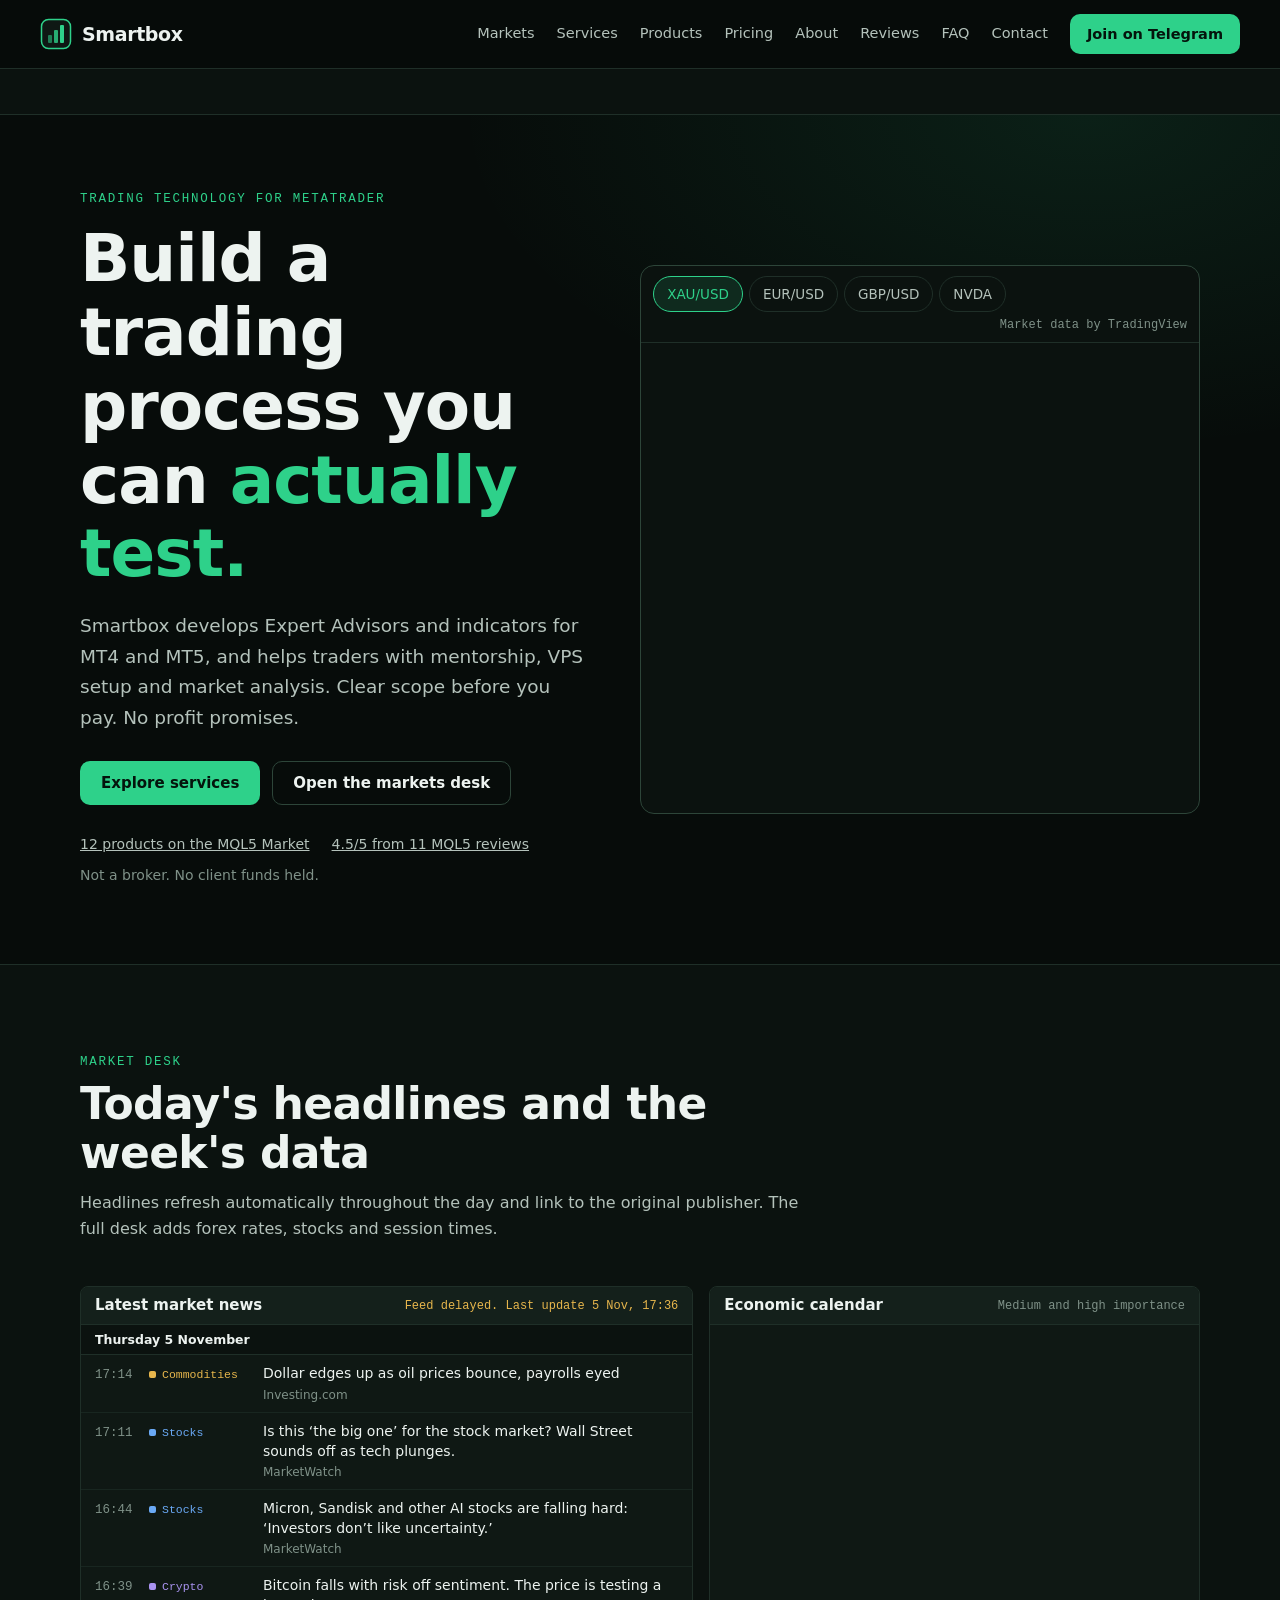
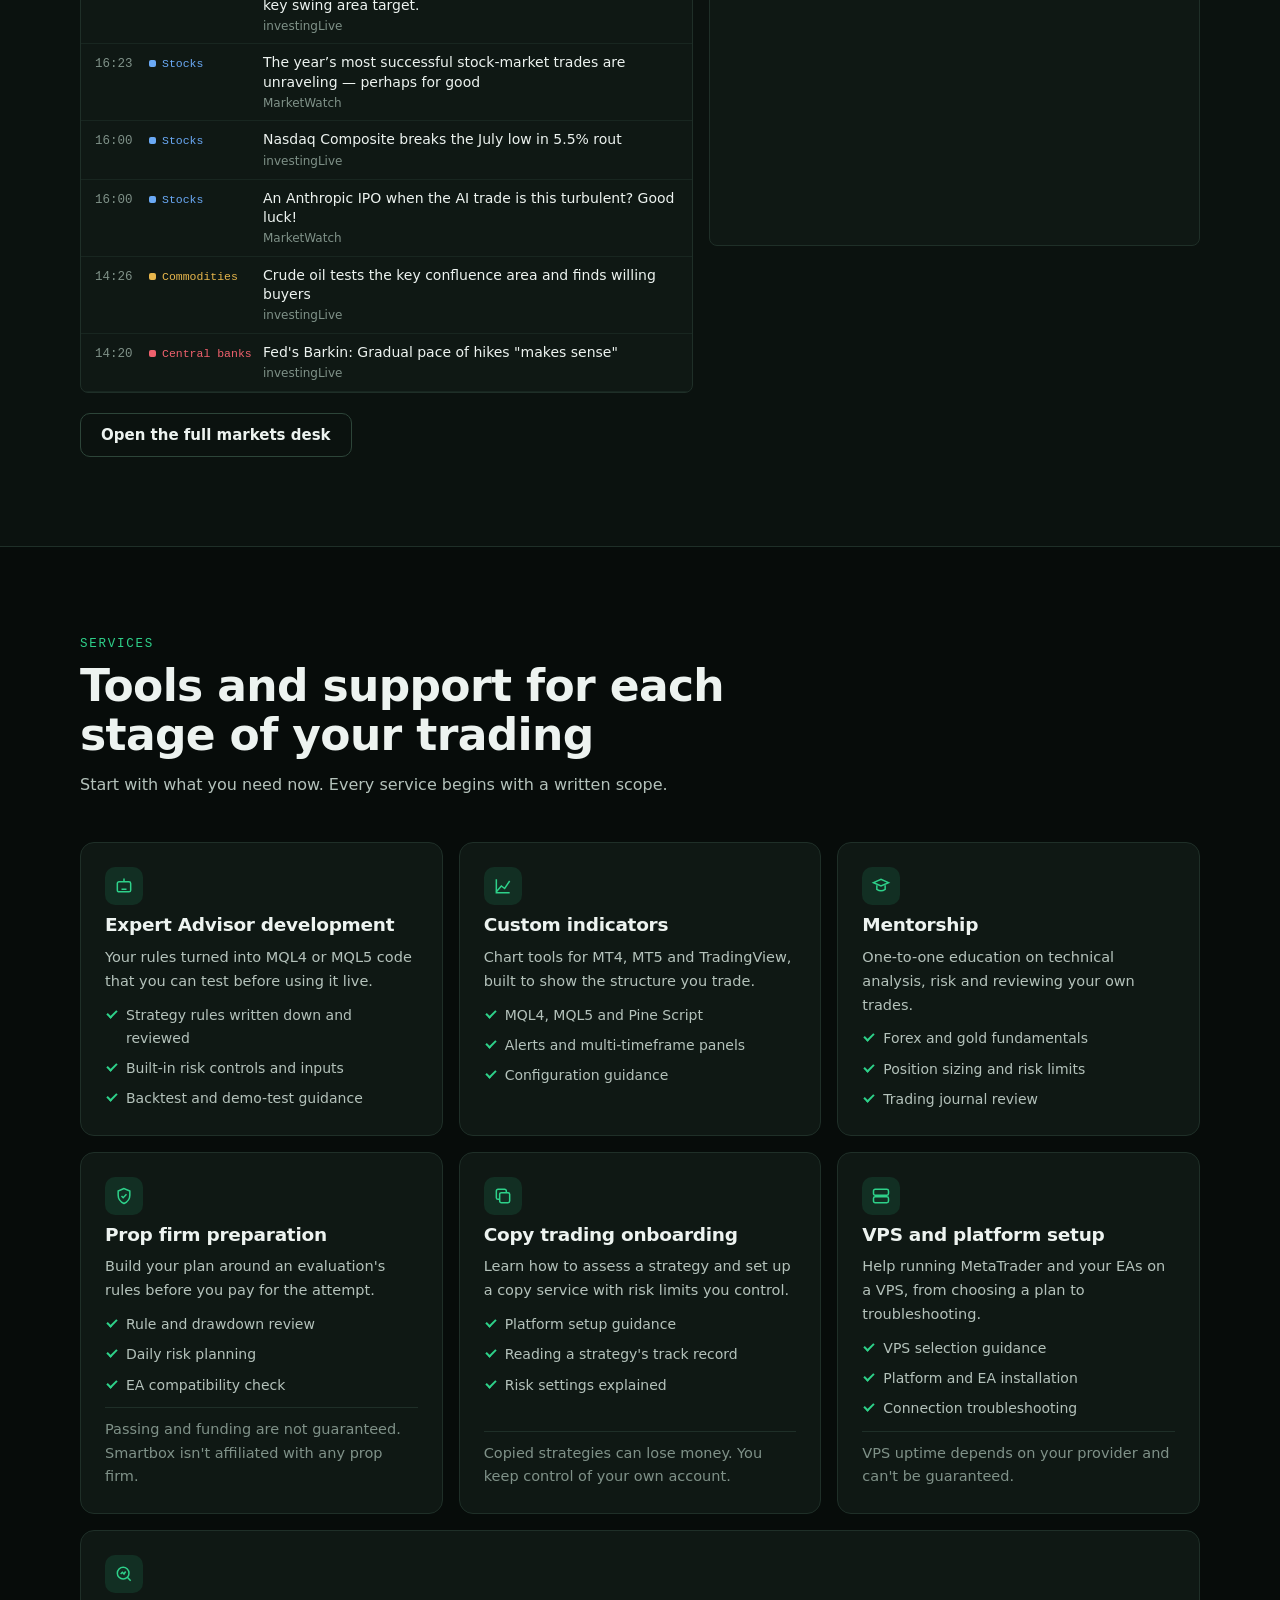
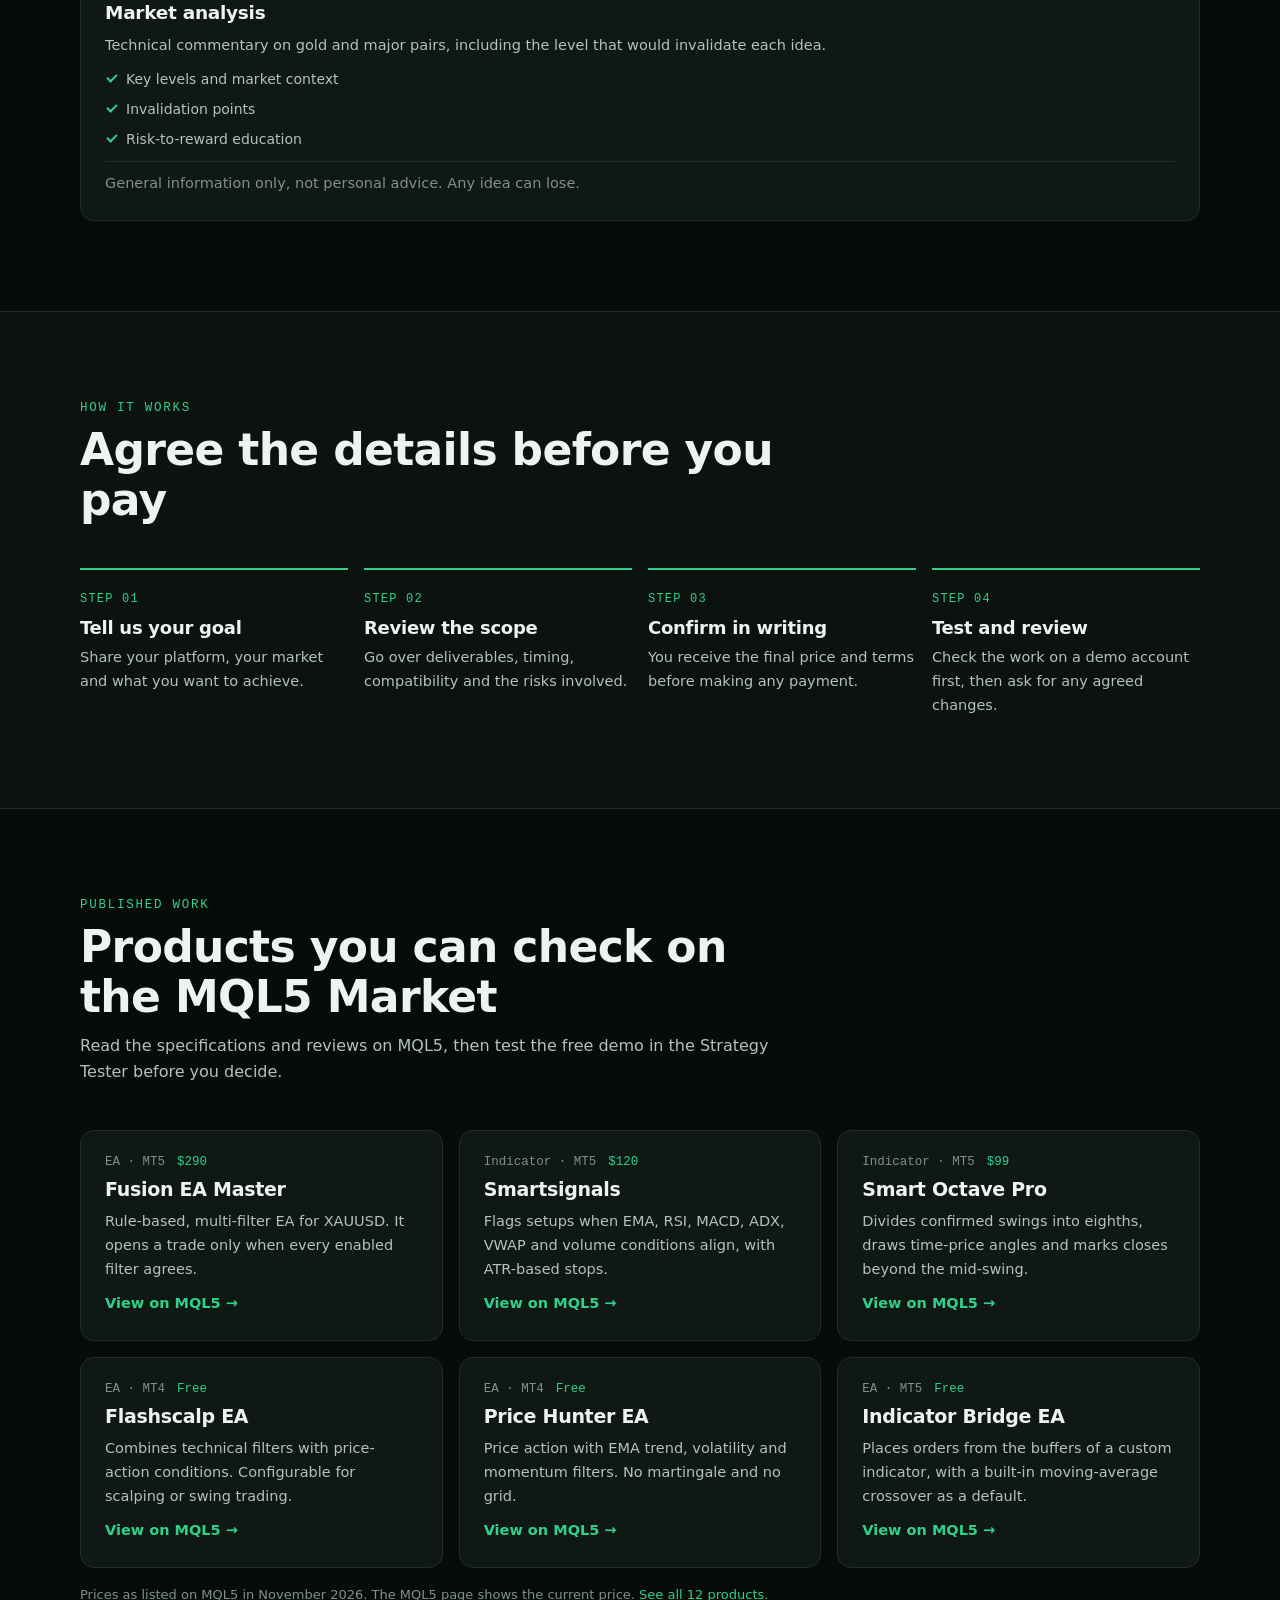
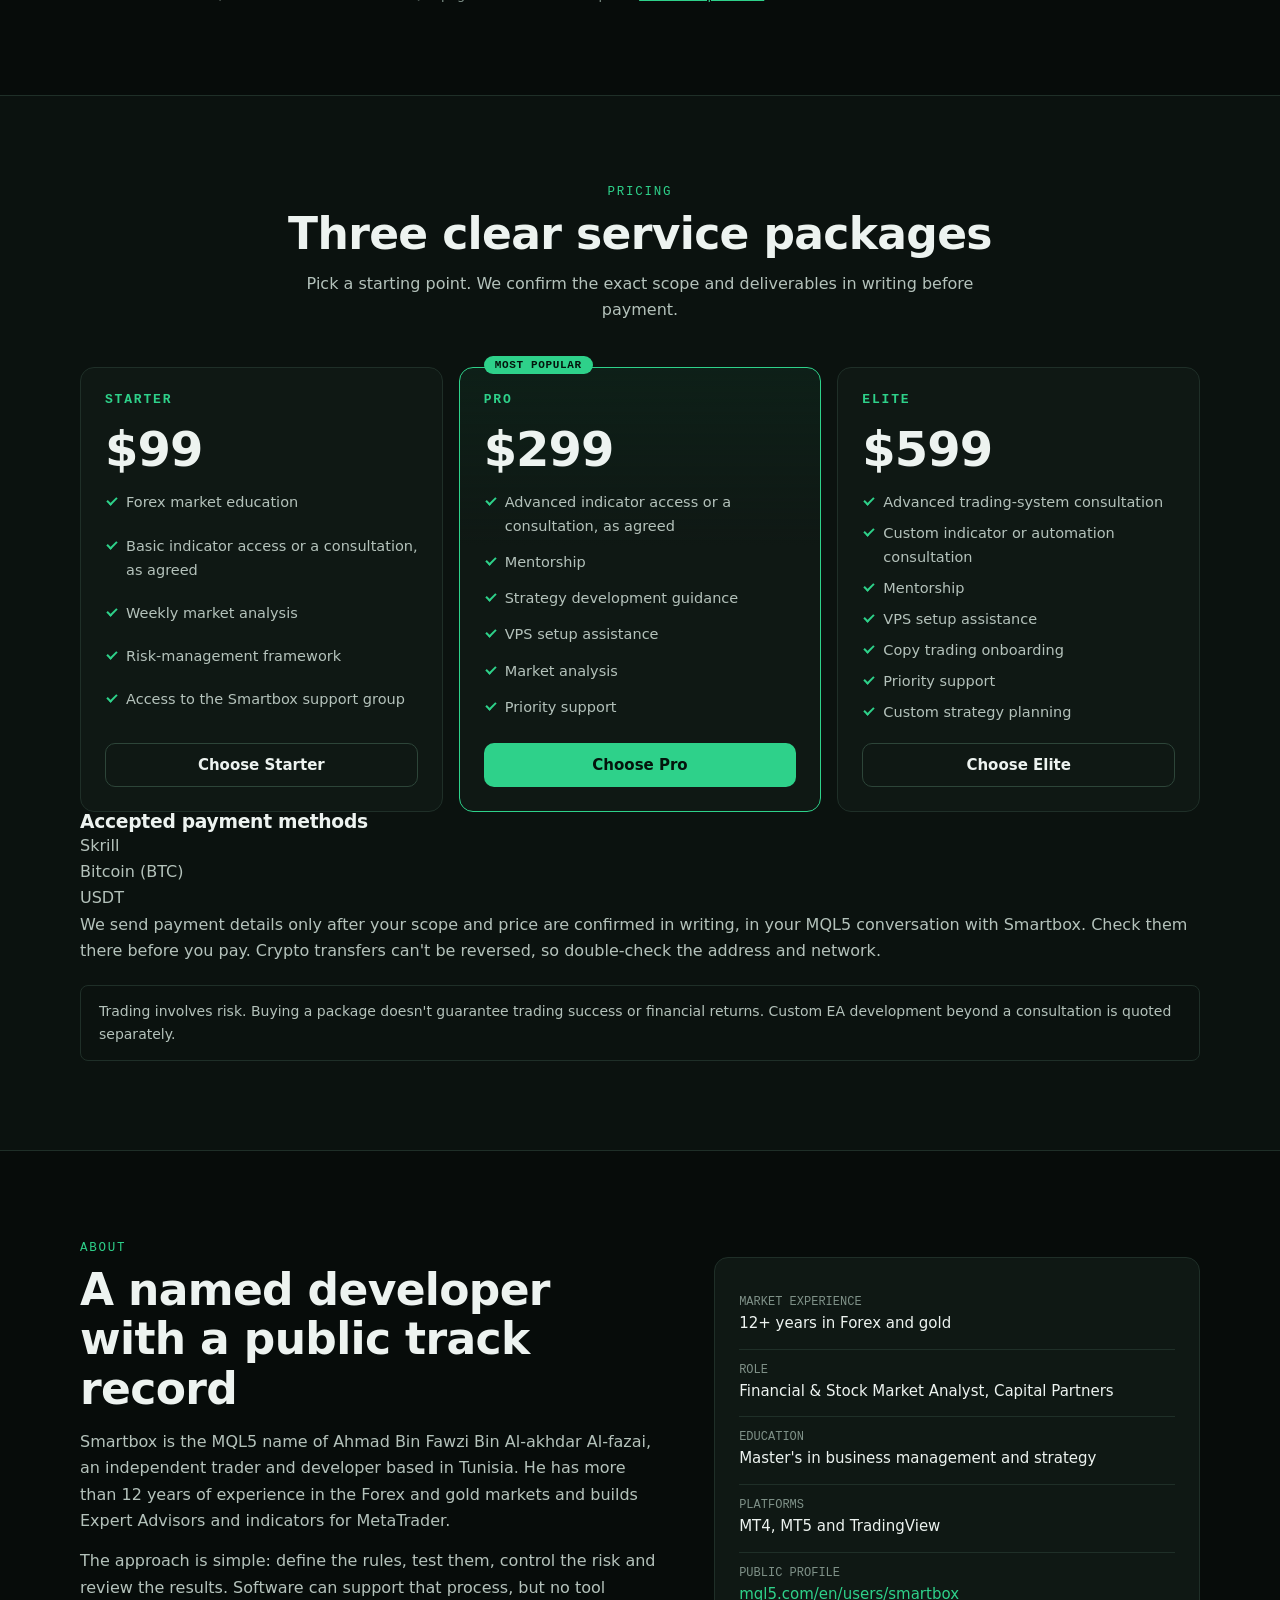
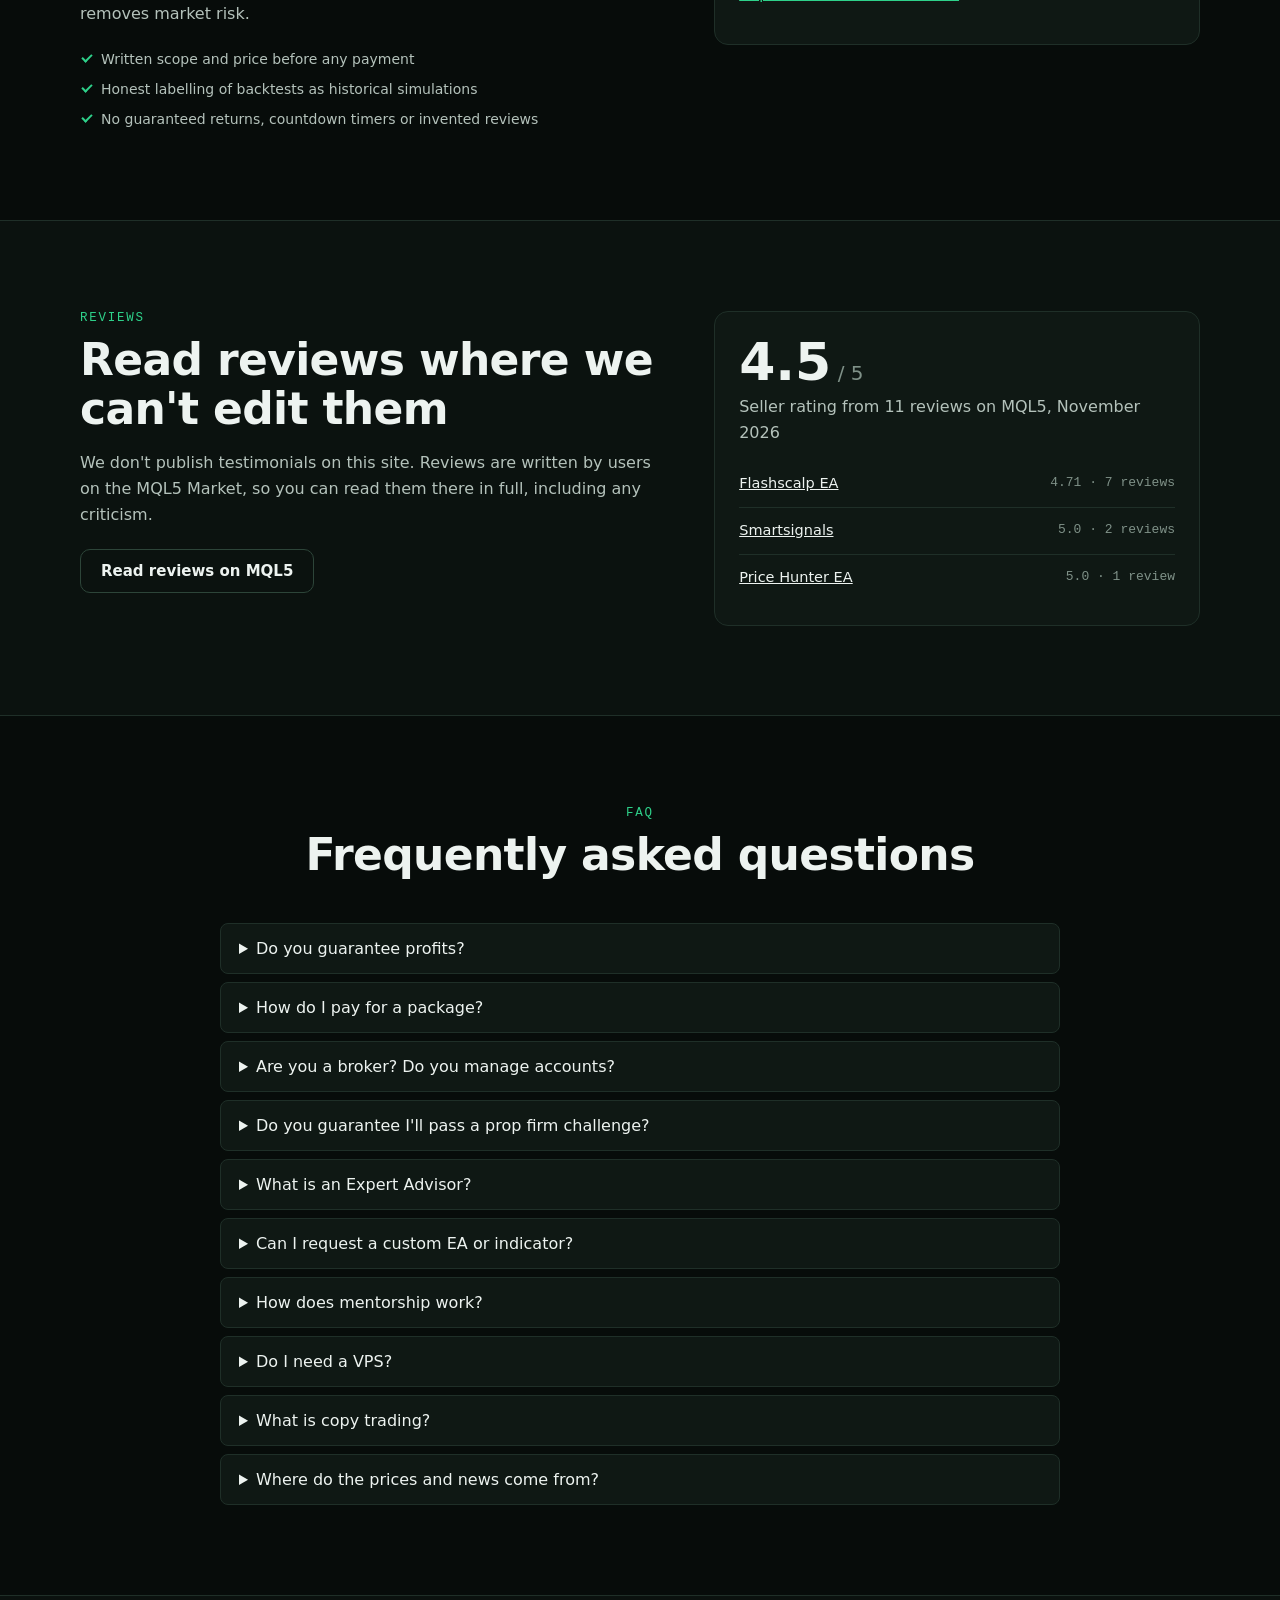
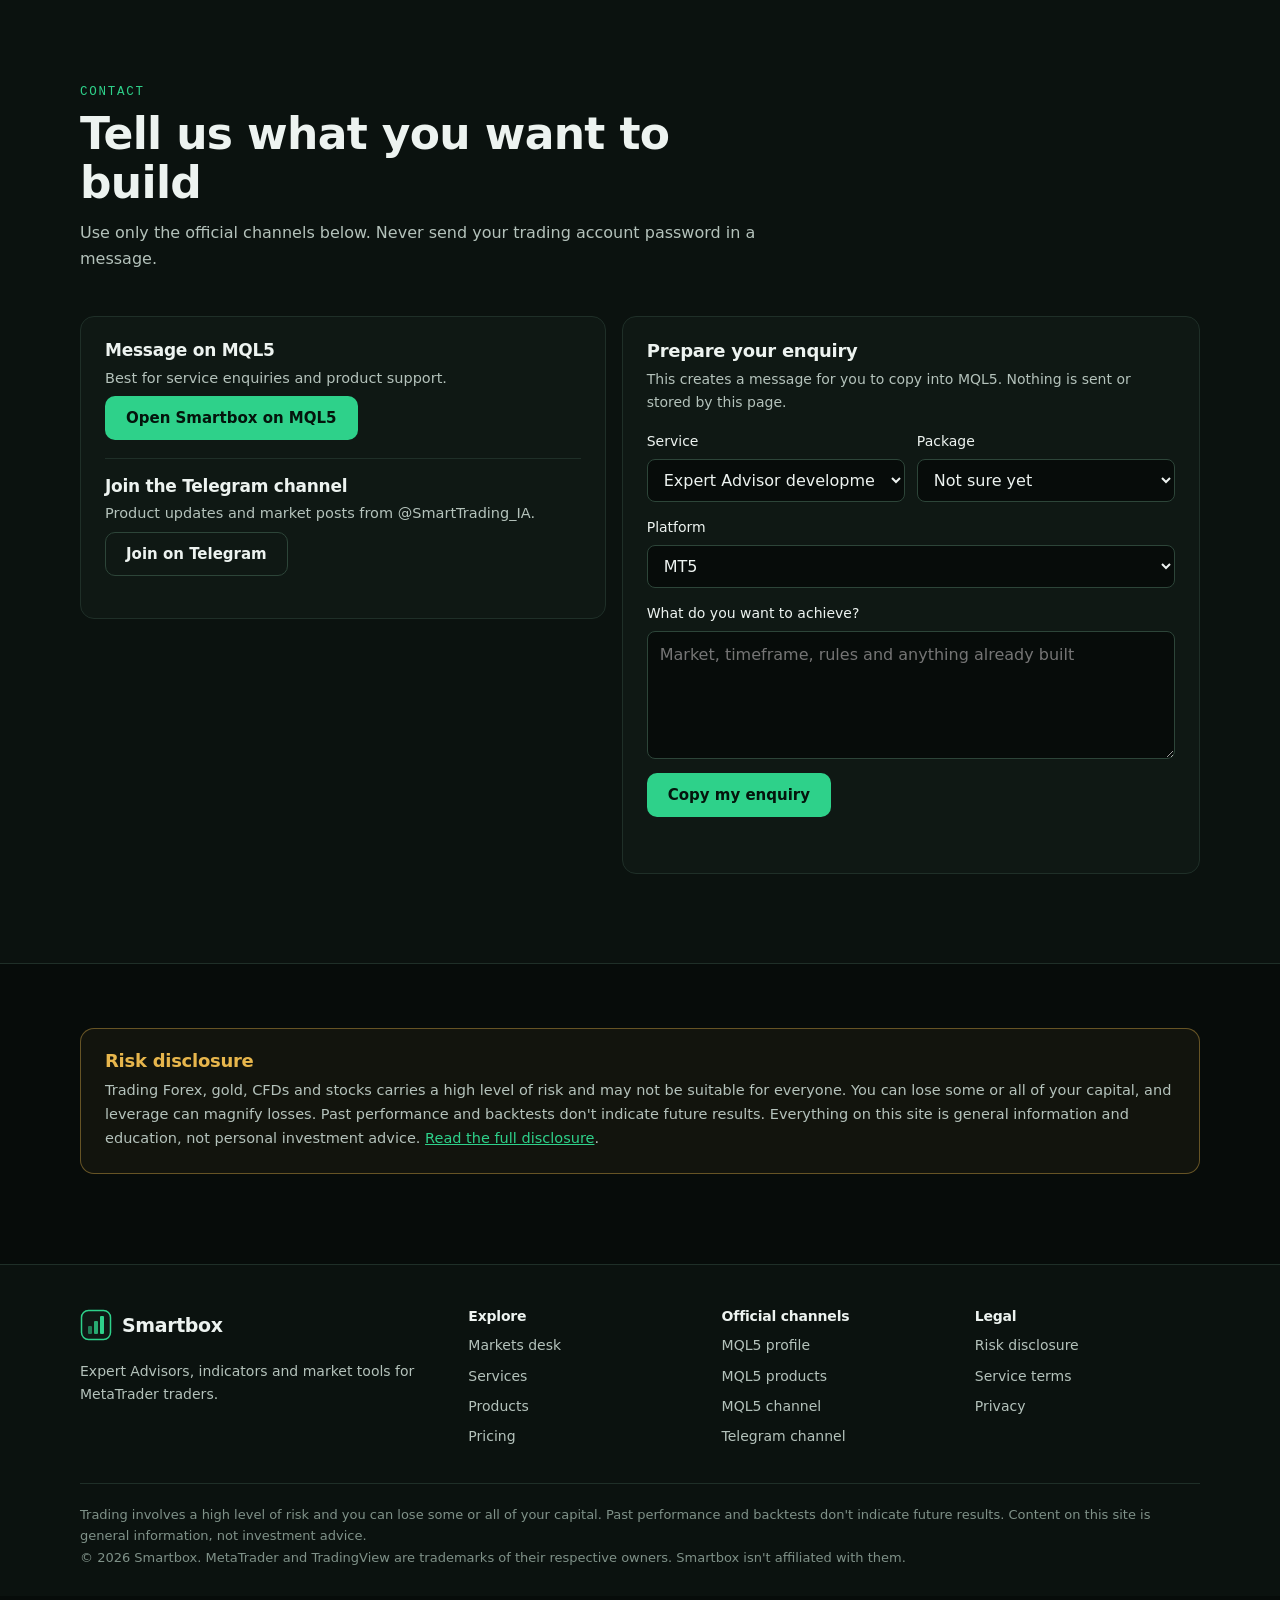
==== commit fc0e1dbf: "Add files via upload" ====
--- a/index.html
+++ b/index.html
@@ -207,6 +207,17 @@
           <a class="btn btn-ghost" href="#contact" data-package="Elite ($599)">Choose Elite</a>
         </article>
       </div>
+      <div class="payments" aria-labelledby="payments-title">
+        <div>
+          <h3 id="payments-title">Accepted payment methods</h3>
+          <ul class="pay-list">
+            <li>Skrill</li>
+            <li>Bitcoin (BTC)</li>
+            <li>USDT</li>
+          </ul>
+        </div>
+        <p>We send payment details only after your scope and price are confirmed in writing, in your MQL5 conversation with Smartbox. Check them there before you pay. Crypto transfers can't be reversed, so double-check the address and network.</p>
+      </div>
       <p class="terms-box">Trading involves risk. Buying a package doesn't guarantee trading success or financial returns. Custom EA development beyond a consultation is quoted separately.</p>
     </div>
   </section>
@@ -257,6 +268,7 @@
       <div class="section-head center"><p class="eyebrow">FAQ</p><h2>Frequently asked questions</h2></div>
       <div class="faq">
         <details><summary>Do you guarantee profits?</summary><p>No. Trading can lose money, including with a well-tested EA. Backtests are historical simulations and don't predict future results.</p></details>
+        <details><summary>How do I pay for a package?</summary><p>You can pay by Skrill, Bitcoin or USDT. Once the scope and price are confirmed in writing, you'll receive the payment details and, for USDT, the network to use in your MQL5 conversation. Products on the MQL5 Market are bought directly through MQL5.</p></details>
         <details><summary>Are you a broker? Do you manage accounts?</summary><p>No. Smartbox doesn't accept deposits, hold client funds or trade on your behalf. You choose your own broker and stay in control of your account.</p></details>
         <details><summary>Do you guarantee I'll pass a prop firm challenge?</summary><p>No. We help you understand the rules and plan your risk. Passing and funding depend on your trading and the firm's decision.</p></details>
         <details><summary>What is an Expert Advisor?</summary><p>An Expert Advisor (EA) is a program that runs in MetaTrader and follows coded rules to analyse the market and manage orders. It still needs testing, sensible settings and monitoring.</p></details>
--- a/assets/style.css
+++ b/assets/style.css
@@ -0,0 +1,271 @@
+:root {
+  --bg: #070c0a;
+  --bg-raised: #0b120f;
+  --surface: #0f1814;
+  --surface-2: #14201b;
+  --line: #1f2f28;
+  --line-strong: #2d4539;
+  --text: #edf3f0;
+  --text-2: #b4c2bb;
+  --text-3: #7f9188;
+  --accent: #2ed18a;
+  --accent-strong: #14b872;
+  --accent-ink: #04140c;
+  --accent-soft: rgba(46, 209, 138, 0.12);
+  --up: #2ed18a;
+  --down: #f0616d;
+  --amber: #e7b64c;
+  --blue: #6aa9f5;
+  --violet: #a993f0;
+  --radius: 14px;
+  --radius-sm: 8px;
+  --gutter: clamp(16px, 4vw, 40px);
+  --font-head: 'Space Grotesk', system-ui, sans-serif;
+  --font-body: 'IBM Plex Sans', system-ui, sans-serif;
+  --font-mono: 'IBM Plex Mono', ui-monospace, monospace;
+}
+
+*, *::before, *::after { box-sizing: border-box; }
+html { scroll-behavior: smooth; scroll-padding-top: 88px; -webkit-text-size-adjust: 100%; }
+body {
+  margin: 0;
+  background: var(--bg);
+  color: var(--text-2);
+  font: 400 16px/1.65 var(--font-body);
+  overflow-x: hidden;
+}
+h1, h2, h3, h4 { color: var(--text); font-family: var(--font-head); font-weight: 600; line-height: 1.12; margin: 0; letter-spacing: -0.015em; }
+p { margin: 0; }
+a { color: var(--accent); }
+ul { margin: 0; padding: 0; list-style: none; }
+button, input, select, textarea { font: inherit; }
+:focus-visible { outline: 2px solid var(--accent); outline-offset: 2px; }
+.mono { font-family: var(--font-mono); }
+.wrap { width: min(1200px, 100%); margin-inline: auto; padding-inline: var(--gutter); }
+.wrap-wide { width: min(1440px, 100%); margin-inline: auto; padding-inline: var(--gutter); }
+.skip { position: absolute; left: -999px; top: 8px; background: var(--accent); color: var(--accent-ink); padding: 8px 12px; border-radius: 6px; z-index: 100; }
+.skip:focus { left: 8px; }
+
+/* Header */
+.site-header { position: sticky; top: 0; z-index: 50; background: rgba(7, 12, 10, 0.92); backdrop-filter: blur(12px); border-bottom: 1px solid var(--line); }
+.nav { display: flex; align-items: center; gap: 24px; min-height: 68px; }
+.brand { display: inline-flex; align-items: center; gap: 10px; color: var(--text); font: 700 19px var(--font-head); text-decoration: none; letter-spacing: -0.02em; }
+.brand svg { width: 32px; height: 32px; flex: none; }
+.nav-links { display: flex; align-items: center; gap: 22px; margin-left: auto; }
+.nav-links a { color: var(--text-2); text-decoration: none; font-size: 14.5px; white-space: nowrap; }
+.nav-links a:hover, .nav-links a[aria-current] { color: var(--accent); }
+.menu-toggle { display: none; margin-left: auto; background: none; border: 1px solid var(--line-strong); color: var(--text); border-radius: var(--radius-sm); padding: 7px 12px; cursor: pointer; }
+
+/* Buttons */
+.btn { display: inline-flex; align-items: center; justify-content: center; gap: 8px; min-height: 44px; padding: 10px 20px; border-radius: 10px; border: 1px solid transparent; font: 600 15px var(--font-body); text-decoration: none; cursor: pointer; transition: background 0.15s, border-color 0.15s; }
+.btn-primary { background: var(--accent); color: var(--accent-ink); }
+.btn-primary:hover { background: #4be0a0; }
+.btn-ghost { border-color: var(--line-strong); color: var(--text); background: transparent; }
+.btn-ghost:hover { border-color: var(--accent); }
+.nav-links .btn-primary { color: var(--accent-ink); min-height: 40px; padding: 8px 16px; }
+.nav-links .btn-primary:hover { color: var(--accent-ink); }
+
+/* Ticker */
+.ticker { height: 46px; border-bottom: 1px solid var(--line); background: var(--bg-raised); overflow: hidden; }
+
+/* Hero */
+.hero { padding: clamp(40px, 6vw, 80px) 0 clamp(48px, 6vw, 88px); background: radial-gradient(900px 480px at 85% 0%, rgba(46, 209, 138, 0.10), transparent 70%); }
+.hero-grid { display: grid; grid-template-columns: minmax(0, 1fr) minmax(0, 1.1fr); gap: clamp(28px, 4vw, 56px); align-items: center; }
+.eyebrow { font: 500 12.5px var(--font-mono); letter-spacing: 0.14em; text-transform: uppercase; color: var(--accent); }
+.hero h1 { font-size: clamp(38px, 5.4vw, 66px); margin: 16px 0 20px; }
+.hero h1 em { font-style: normal; color: var(--accent); }
+.hero p.lead { font-size: clamp(16.5px, 1.5vw, 18.5px); max-width: 56ch; }
+.hero-actions { display: flex; flex-wrap: wrap; gap: 12px; margin-top: 28px; }
+.trust-row { display: flex; flex-wrap: wrap; gap: 8px 22px; margin-top: 28px; font-size: 14px; color: var(--text-3); }
+.trust-row a { color: var(--text-2); }
+.chart-card { background: var(--bg-raised); border: 1px solid var(--line-strong); border-radius: var(--radius); overflow: hidden; }
+.chart-tabs { display: flex; flex-wrap: wrap; gap: 6px; align-items: center; padding: 10px 12px; border-bottom: 1px solid var(--line); }
+.chart-tabs .live { margin-left: auto; font: 500 12px var(--font-mono); color: var(--text-3); }
+.chart-host { height: clamp(320px, 38vw, 470px); }
+.chip { background: transparent; border: 1px solid var(--line); color: var(--text-2); border-radius: 999px; padding: 6px 13px; font-size: 13.5px; cursor: pointer; min-height: 34px; }
+.chip:hover { border-color: var(--line-strong); color: var(--text); }
+.chip[aria-pressed='true'] { background: var(--accent-soft); border-color: var(--accent); color: var(--accent); }
+
+/* Sections */
+.section { padding: clamp(56px, 7vw, 96px) 0; }
+.section-alt { background: var(--bg-raised); border-block: 1px solid var(--line); }
+.section-head { max-width: 720px; margin-bottom: clamp(28px, 4vw, 44px); }
+.section-head.center { margin-inline: auto; text-align: center; }
+.section-head h2 { font-size: clamp(29px, 3.6vw, 44px); margin: 10px 0 12px; }
+.card { background: var(--surface); border: 1px solid var(--line); border-radius: var(--radius); padding: 24px; }
+.grid-4 { display: grid; grid-template-columns: repeat(4, minmax(0, 1fr)); gap: 16px; }
+.grid-3 { display: grid; grid-template-columns: repeat(3, minmax(0, 1fr)); gap: 16px; }
+.grid-2 { display: grid; grid-template-columns: repeat(2, minmax(0, 1fr)); gap: 16px; }
+
+/* Market desk */
+.desk-grid { display: grid; grid-template-columns: minmax(0, 1.25fr) minmax(0, 1fr); gap: 16px; align-items: start; }
+.terminal-grid { display: grid; grid-template-columns: minmax(0, 1.2fr) minmax(0, 1fr); gap: 12px; align-items: start; }
+.terminal-lower { display: grid; grid-template-columns: minmax(0, 1fr) minmax(0, 1fr); gap: 12px; margin-top: 12px; }
+.terminal-full { margin-top: 12px; }
+.panel { background: var(--surface); border: 1px solid var(--line); border-radius: var(--radius-sm); overflow: hidden; min-width: 0; }
+.panel-head { display: flex; flex-wrap: wrap; align-items: center; justify-content: space-between; gap: 6px 12px; padding: 10px 14px; background: var(--surface-2); border-bottom: 1px solid var(--line); }
+.panel-head h2, .panel-head h3 { font-size: 15px; letter-spacing: 0; }
+.panel-note { font: 400 12px var(--font-mono); color: var(--text-3); }
+.panel-note.is-stale { color: var(--amber); }
+.panel-body { position: relative; }
+.h-sm { height: 360px; } .h-md { height: 520px; } .h-lg { height: 680px; }
+.filters { display: flex; flex-wrap: wrap; gap: 6px; padding: 10px 14px; border-bottom: 1px solid var(--line); }
+.filters .chip { padding: 4px 11px; min-height: 30px; font-size: 13px; }
+.news-list { max-height: 680px; overflow-y: auto; }
+.news-list.compact { max-height: none; }
+.news-day { padding: 7px 14px; background: var(--bg-raised); border-block: 1px solid var(--line); color: var(--text); font: 600 12.5px var(--font-head); }
+.news-day:first-child { border-top: 0; }
+.news-row { display: grid; grid-template-columns: 44px 104px minmax(0, 1fr); column-gap: 10px; padding: 9px 14px; border-bottom: 1px solid rgba(31, 47, 40, 0.6); align-items: baseline; font-size: 14px; line-height: 1.4; }
+.news-row:hover { background: var(--surface-2); }
+.news-row time { font-size: 12.5px; color: var(--text-3); }
+.news-row a { color: var(--text); text-decoration: none; }
+.news-row a:hover { color: var(--accent); text-decoration: underline; }
+.news-source { grid-column: 3; font-size: 12px; color: var(--text-3); margin-top: 2px; }
+.news-empty { padding: 28px 14px; text-align: center; color: var(--text-3); font-size: 14px; }
+.tag { --tag: var(--text-3); display: inline-flex; align-items: center; gap: 6px; font: 500 11.5px var(--font-mono); color: var(--tag); white-space: nowrap; }
+.tag::before { content: ''; width: 7px; height: 7px; border-radius: 2px; background: var(--tag); flex: none; }
+.tag[data-category='Forex'] { --tag: var(--accent); }
+.tag[data-category='Commodities'] { --tag: var(--amber); }
+.tag[data-category='Stocks'] { --tag: var(--blue); }
+.tag[data-category='Central banks'] { --tag: var(--down); }
+.tag[data-category='Crypto'] { --tag: var(--violet); }
+.sessions { display: grid; grid-template-columns: repeat(4, minmax(0, 1fr)); gap: 8px; margin-bottom: 12px; }
+.session { display: grid; grid-template-columns: 1fr auto; gap: 0 10px; background: var(--surface); border: 1px solid var(--line); border-radius: var(--radius-sm); padding: 10px 14px; font-size: 14px; }
+.session strong { color: var(--text); font: 600 14.5px var(--font-head); }
+.session .mono { color: var(--text-2); font-size: 13.5px; text-align: right; }
+.session-status { grid-column: 1 / -1; font: 500 11.5px var(--font-mono); color: var(--text-3); }
+.session.is-open { border-color: var(--accent-strong); }
+.session.is-open .session-status { color: var(--accent); }
+.terminal-title { display: flex; flex-wrap: wrap; align-items: baseline; justify-content: space-between; gap: 6px 20px; padding: 24px 0 14px; }
+.terminal-title h1 { font-size: clamp(26px, 3vw, 34px); }
+.data-credit { margin-top: 14px; font-size: 13px; color: var(--text-3); }
+.data-credit a { color: var(--text-2); }
+.widget-fallback { padding: 22px 16px; font-size: 14px; color: var(--text-3); }
+.tradingview-widget-container { width: 100%; }
+
+/* Services */
+.service { display: flex; flex-direction: column; gap: 10px; }
+.service-icon { width: 38px; height: 38px; display: grid; place-items: center; background: var(--accent-soft); border-radius: 10px; color: var(--accent); }
+.service-icon svg { width: 20px; height: 20px; }
+.service h3 { font-size: 18.5px; }
+.service p { font-size: 14.5px; }
+.ticks { display: grid; gap: 7px; font-size: 14px; }
+.ticks li { position: relative; padding-left: 21px; }
+.ticks li::before { content: ''; position: absolute; left: 2px; top: 6px; width: 10px; height: 6px; border-left: 2px solid var(--accent); border-bottom: 2px solid var(--accent); transform: rotate(-45deg); }
+.note { font-size: 13px; color: var(--text-3); border-top: 1px solid var(--line); padding-top: 10px; margin-top: auto; }
+
+/* Process */
+.steps { display: grid; grid-template-columns: repeat(4, minmax(0, 1fr)); gap: 16px; counter-reset: step; }
+.step { border-top: 2px solid var(--accent); padding-top: 14px; counter-increment: step; }
+.step::before { content: 'STEP 0' counter(step); font: 500 12px var(--font-mono); color: var(--accent); letter-spacing: 0.1em; }
+.step h3 { font-size: 18px; margin: 8px 0; }
+.step p { font-size: 14.5px; }
+
+/* Products */
+.product { display: flex; flex-direction: column; gap: 10px; }
+.product-meta { display: flex; flex-wrap: wrap; gap: 6px 12px; font: 500 12.5px var(--font-mono); color: var(--text-3); }
+.product h3 { font-size: 19px; }
+.product p { font-size: 14.5px; flex: 1; }
+.price-tag { color: var(--accent); }
+.text-link { font-weight: 600; font-size: 14.5px; text-decoration: none; }
+.text-link:hover { text-decoration: underline; }
+.fine { margin-top: 16px; font-size: 13px; color: var(--text-3); }
+
+/* Pricing */
+.pricing { display: grid; grid-template-columns: repeat(3, minmax(0, 1fr)); gap: 16px; align-items: stretch; }
+.plan { display: flex; flex-direction: column; gap: 18px; position: relative; }
+.plan-name { font: 600 13px var(--font-mono); letter-spacing: 0.14em; color: var(--accent); }
+.plan-price { font: 700 48px/1 var(--font-head); color: var(--text); letter-spacing: -0.02em; }
+.plan .ticks { flex: 1; font-size: 14.5px; }
+.plan.featured { border-color: var(--accent); background: linear-gradient(180deg, rgba(46, 209, 138, 0.07), var(--surface) 40%); }
+.badge { position: absolute; top: -12px; left: 24px; background: var(--accent); color: var(--accent-ink); border-radius: 999px; padding: 3px 11px; font: 600 11px var(--font-mono); letter-spacing: 0.06em; }
+.terms-box { margin-top: 20px; padding: 14px 18px; border: 1px solid var(--line); border-radius: var(--radius-sm); font-size: 14px; }
+
+/* About + reviews */
+.about-grid { display: grid; grid-template-columns: minmax(0, 1.2fr) minmax(0, 1fr); gap: clamp(24px, 4vw, 56px); align-items: start; }
+.about-grid h2 { font-size: clamp(29px, 3.6vw, 44px); margin: 10px 0 16px; }
+.about-grid p + p { margin-top: 14px; }
+.facts { display: grid; gap: 0; }
+.facts div { display: grid; gap: 2px; padding: 13px 0; border-bottom: 1px solid var(--line); }
+.facts div:last-child { border-bottom: 0; }
+.facts dt { font: 500 12px var(--font-mono); color: var(--text-3); }
+.facts dd { margin: 0; color: var(--text); font-size: 15px; }
+.score { font: 700 52px/1 var(--font-head); color: var(--text); }
+.score small { font-size: 20px; color: var(--text-3); font-weight: 500; }
+.review-line { display: flex; justify-content: space-between; gap: 12px; padding: 11px 0; border-bottom: 1px solid var(--line); font-size: 14.5px; }
+.review-line:last-child { border-bottom: 0; }
+.review-line a { color: var(--text); }
+.review-line span { color: var(--text-3); white-space: nowrap; font-family: var(--font-mono); font-size: 13px; }
+
+/* FAQ */
+.faq { display: grid; gap: 8px; max-width: 840px; margin-inline: auto; }
+.faq details { background: var(--surface); border: 1px solid var(--line); border-radius: var(--radius-sm); padding: 0 18px; }
+.faq summary { cursor: pointer; padding: 15px 0; color: var(--text); font: 500 16px var(--font-head); }
+.faq details p { padding-bottom: 16px; font-size: 15px; }
+
+/* Contact */
+.contact-grid { display: grid; grid-template-columns: minmax(0, 1fr) minmax(0, 1.1fr); gap: 16px; align-items: start; }
+.contact-option { display: grid; gap: 6px; padding: 18px 0; border-bottom: 1px solid var(--line); }
+.contact-option:first-of-type { padding-top: 0; }
+.contact-option:last-of-type { border-bottom: 0; }
+.contact-option h3 { font-size: 17px; }
+.contact-option p { font-size: 14.5px; }
+.field { display: grid; gap: 6px; margin-bottom: 14px; font-size: 14px; color: var(--text); }
+.field input, .field select, .field textarea { width: 100%; background: var(--bg); color: var(--text); border: 1px solid var(--line-strong); border-radius: var(--radius-sm); padding: 10px 12px; font-size: 16px; }
+.field-row { display: grid; grid-template-columns: repeat(2, minmax(0, 1fr)); gap: 12px; }
+.form-status { margin-top: 10px; font-size: 14px; color: var(--accent); min-height: 22px; }
+[data-enquiry-output] { width: 100%; margin-top: 12px; background: var(--bg); color: var(--text-2); border: 1px solid var(--line); border-radius: var(--radius-sm); padding: 10px; font: 13px var(--font-mono); min-height: 120px; }
+
+/* Risk + footer */
+.risk { border: 1px solid rgba(231, 182, 76, 0.4); background: rgba(231, 182, 76, 0.05); border-radius: var(--radius); padding: 22px 24px; font-size: 14.5px; }
+.risk h2 { font-size: 18px; color: var(--amber); margin-bottom: 8px; }
+.site-footer { border-top: 1px solid var(--line); padding: 44px 0 28px; font-size: 14px; background: var(--bg-raised); }
+.footer-grid { display: grid; grid-template-columns: minmax(0, 1.6fr) repeat(3, minmax(0, 1fr)); gap: 28px; }
+.site-footer h3 { font-size: 14px; margin-bottom: 10px; }
+.site-footer li { margin-bottom: 7px; }
+.site-footer li a { color: var(--text-2); text-decoration: none; }
+.site-footer li a:hover { color: var(--accent); }
+.footer-risk { margin-top: 28px; padding-top: 20px; border-top: 1px solid var(--line); font-size: 13px; color: var(--text-3); }
+
+/* Legal page */
+.legal { max-width: 800px; padding-block: clamp(36px, 5vw, 64px); }
+.legal h1 { font-size: clamp(32px, 4vw, 44px); margin-bottom: 8px; }
+.legal h2 { font-size: 22px; margin: 34px 0 10px; }
+.legal p + p { margin-top: 12px; }
+.legal ul { list-style: disc; padding-left: 20px; display: grid; gap: 6px; margin-top: 10px; }
+
+@media (max-width: 1100px) {
+  .nav-links { position: absolute; top: 100%; left: 0; right: 0; display: none; flex-direction: column; align-items: stretch; gap: 0; padding: 8px var(--gutter) 16px; background: var(--bg-raised); border-bottom: 1px solid var(--line); }
+  .nav-links.open { display: flex; }
+  .nav-links a { padding: 11px 0; font-size: 16px; }
+  .nav-links .btn-primary { margin-top: 8px; }
+  .menu-toggle { display: block; }
+  .news-list { max-height: 560px; }
+  .grid-4, .steps { grid-template-columns: repeat(2, minmax(0, 1fr)); }
+  .footer-grid { grid-template-columns: repeat(3, minmax(0, 1fr)); }
+  .footer-grid > :first-child { grid-column: 1 / -1; }
+}
+@media (max-width: 860px) {
+  .hero-grid, .desk-grid, .about-grid, .contact-grid, .terminal-grid, .terminal-lower, .grid-3, .pricing { grid-template-columns: minmax(0, 1fr); }
+  .plan.featured { order: -1; }
+  .pricing { gap: 22px; }
+}
+@media (max-width: 640px) {
+  .grid-4, .grid-2, .steps, .terminal-grid, .field-row { grid-template-columns: minmax(0, 1fr); }
+  .sessions { grid-template-columns: repeat(2, minmax(0, 1fr)); }
+  .footer-grid { grid-template-columns: repeat(2, minmax(0, 1fr)); }
+  .news-row { grid-template-columns: 44px minmax(0, 1fr); }
+  .news-row .tag { grid-column: 2; grid-row: 1; }
+  .news-row a { grid-column: 1 / -1; margin-top: 3px; }
+  .news-source { grid-column: 1 / -1; }
+  .h-lg { height: 560px; }
+}
+@media (prefers-reduced-motion: reduce) {
+  html { scroll-behavior: auto; }
+  * { transition: none !important; }
+}
+
+@media (min-width: 861px) {
+  .service:last-child { grid-column: 1 / -1; }
+  .news-list { max-height: 604px; }
+}
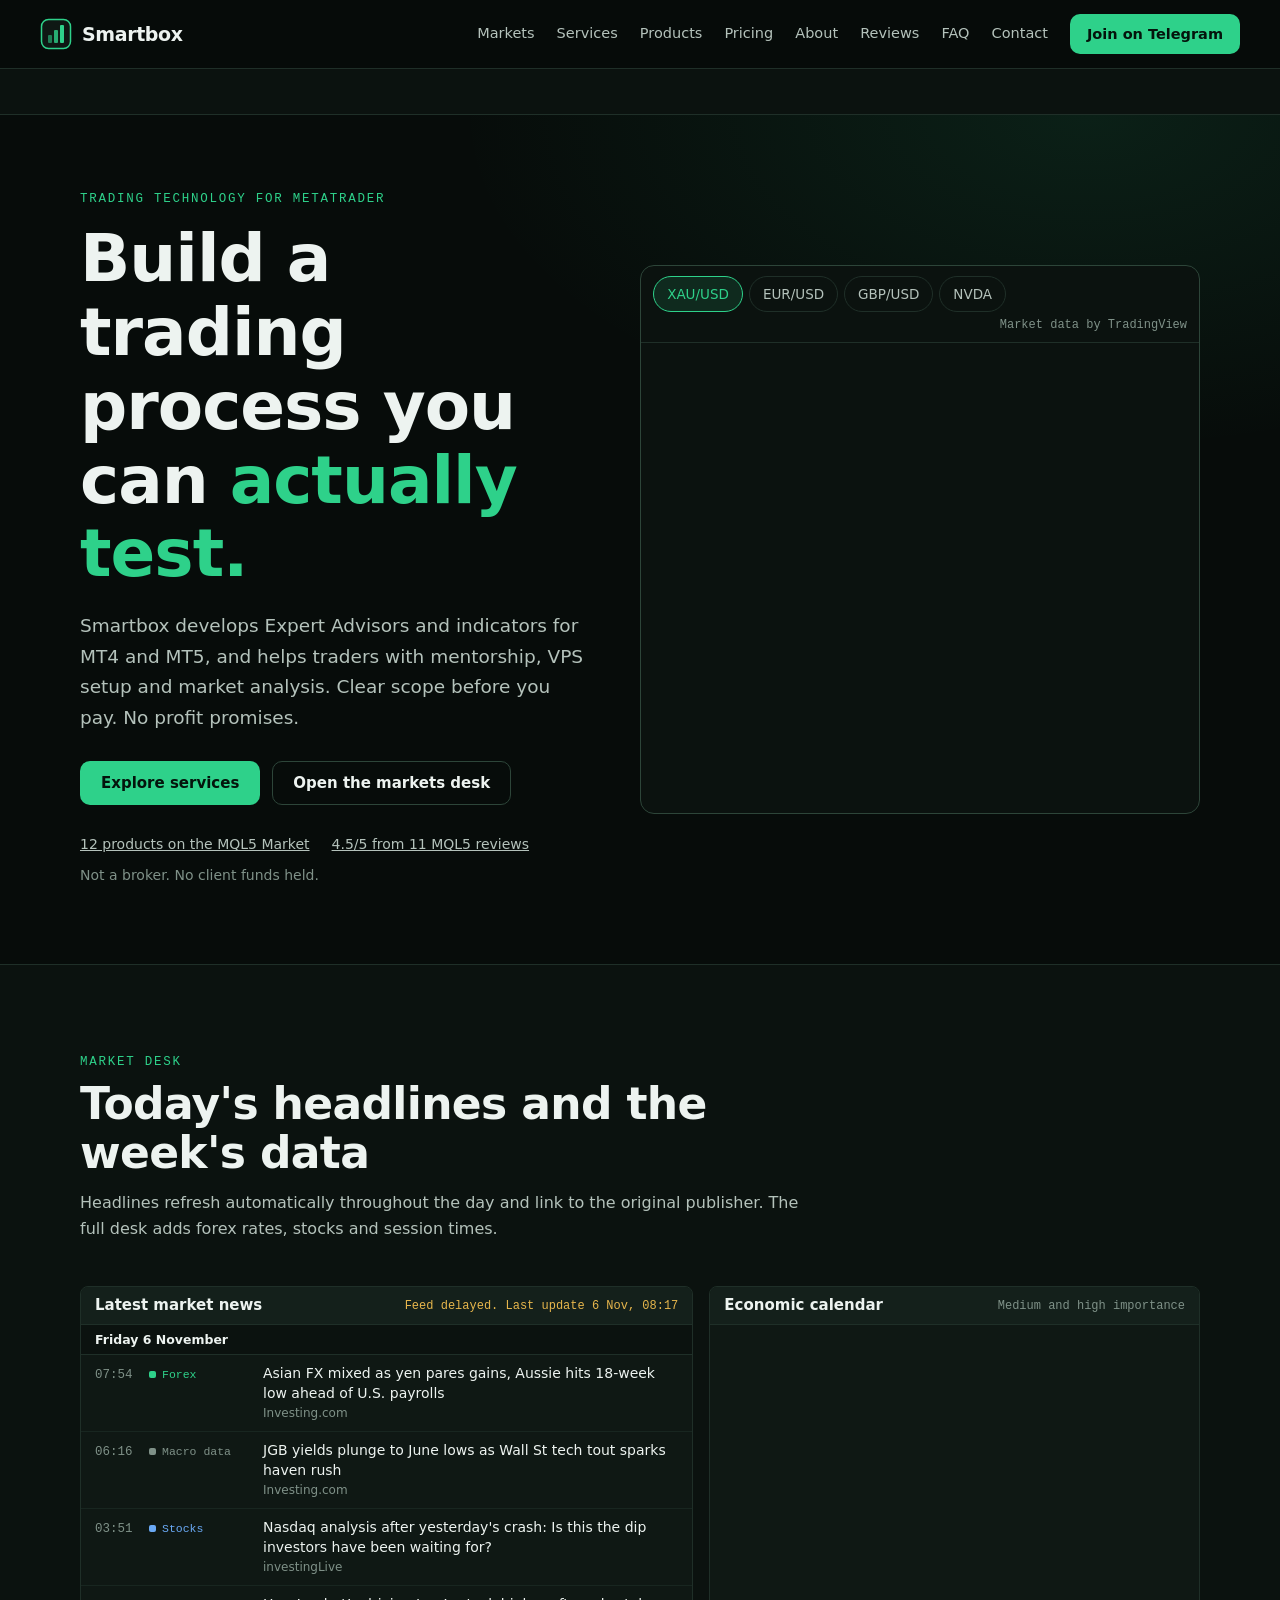
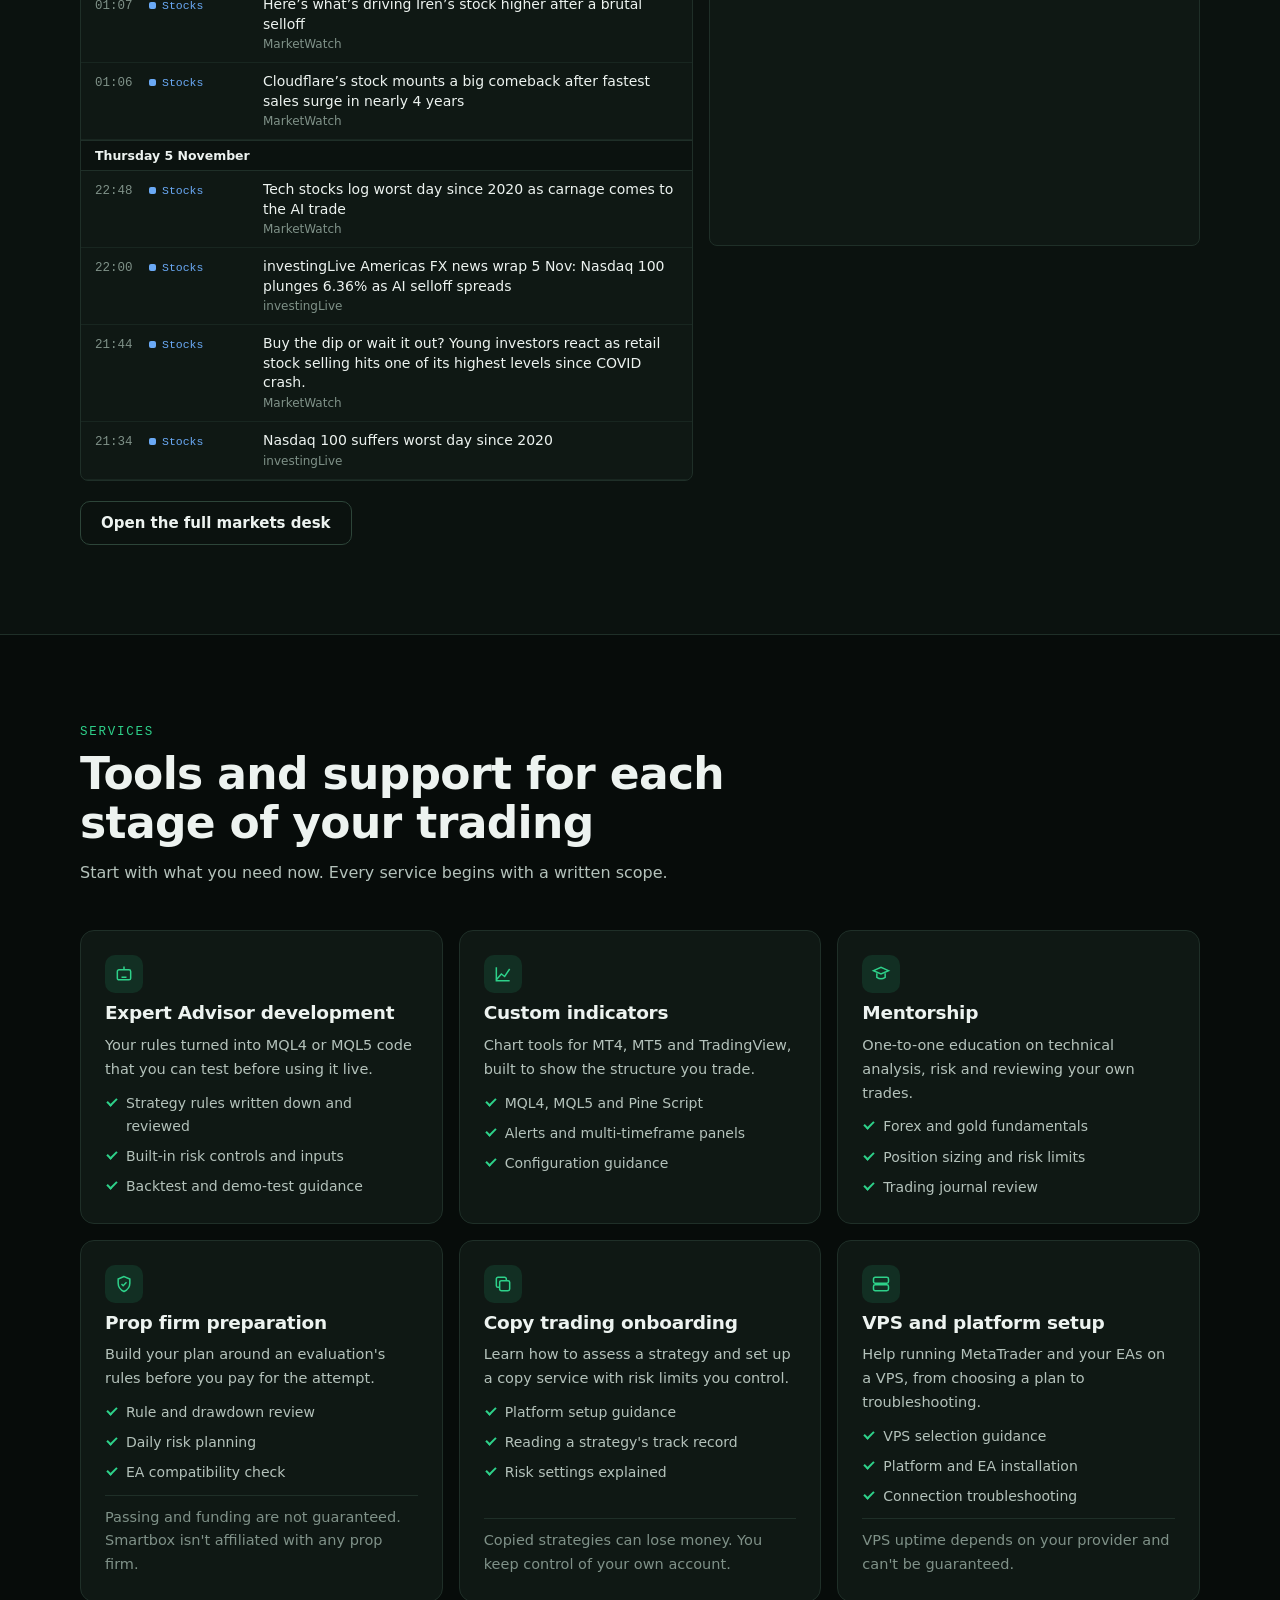
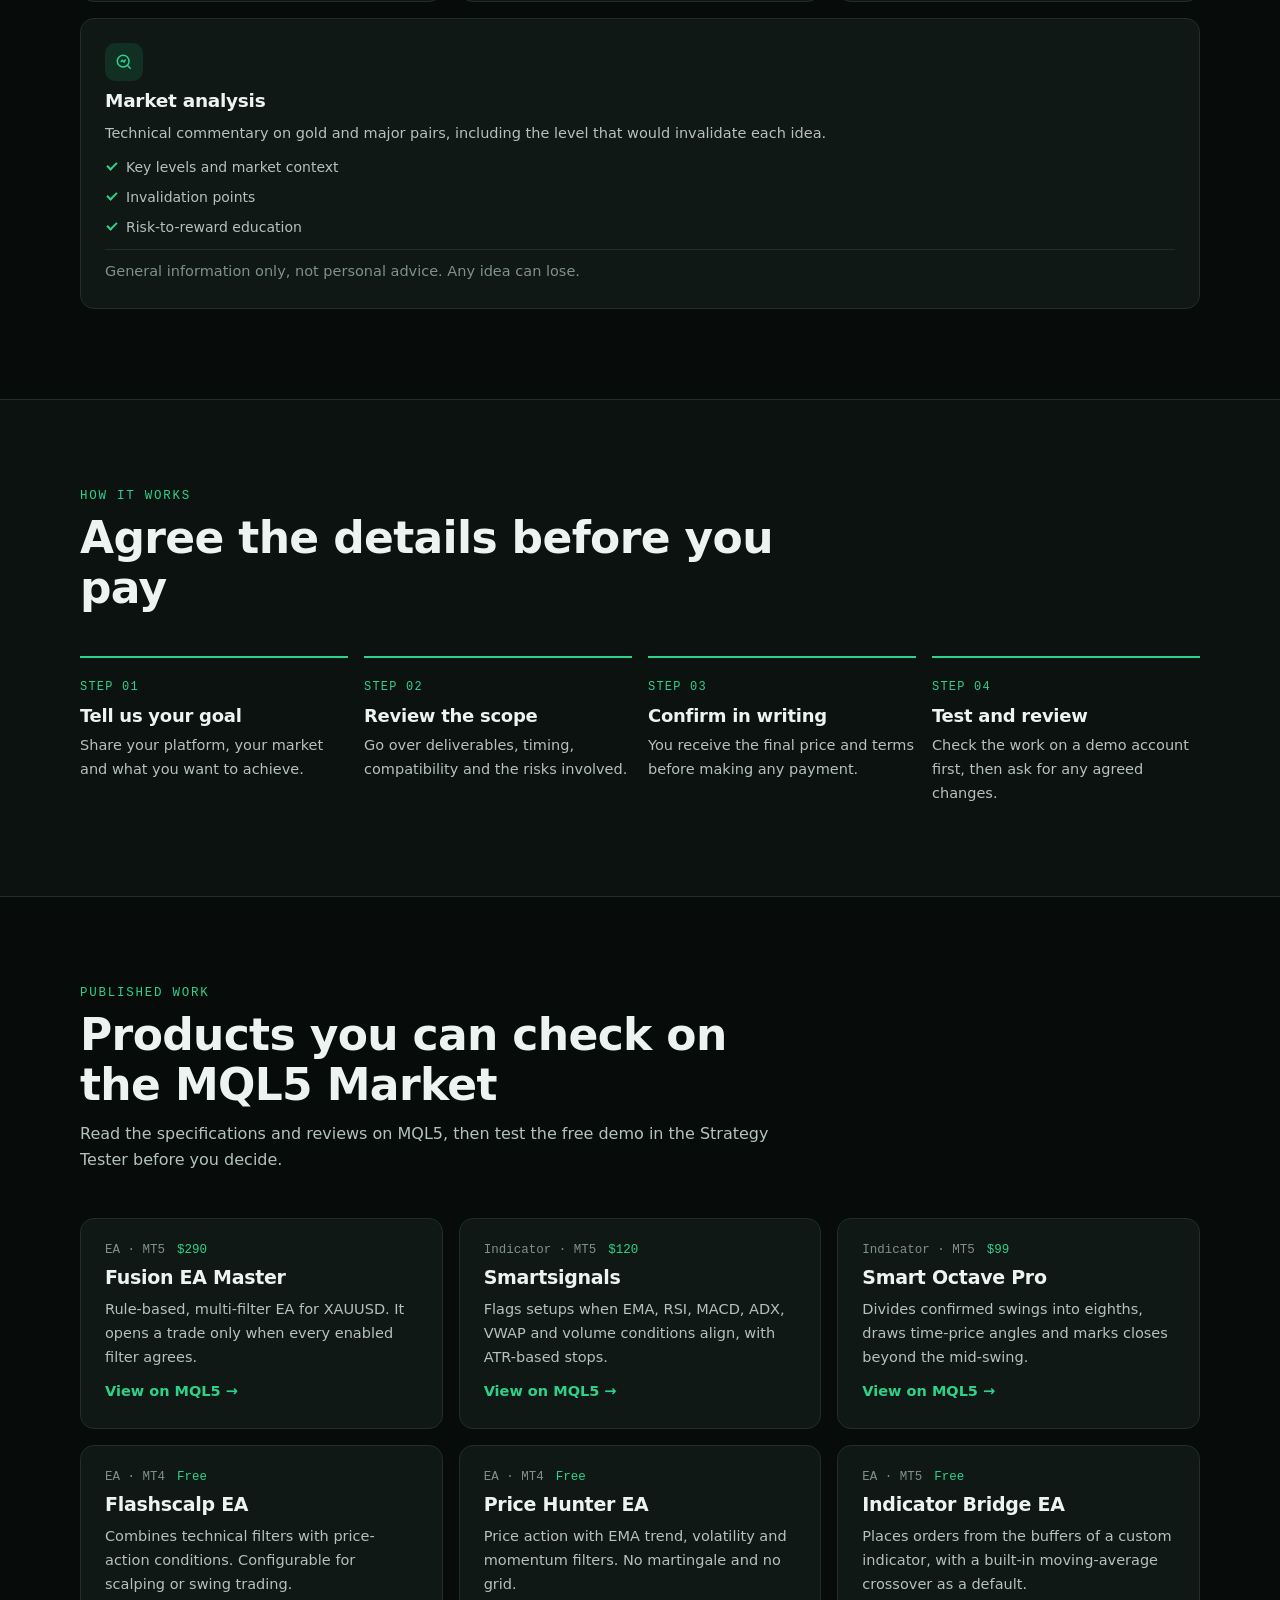
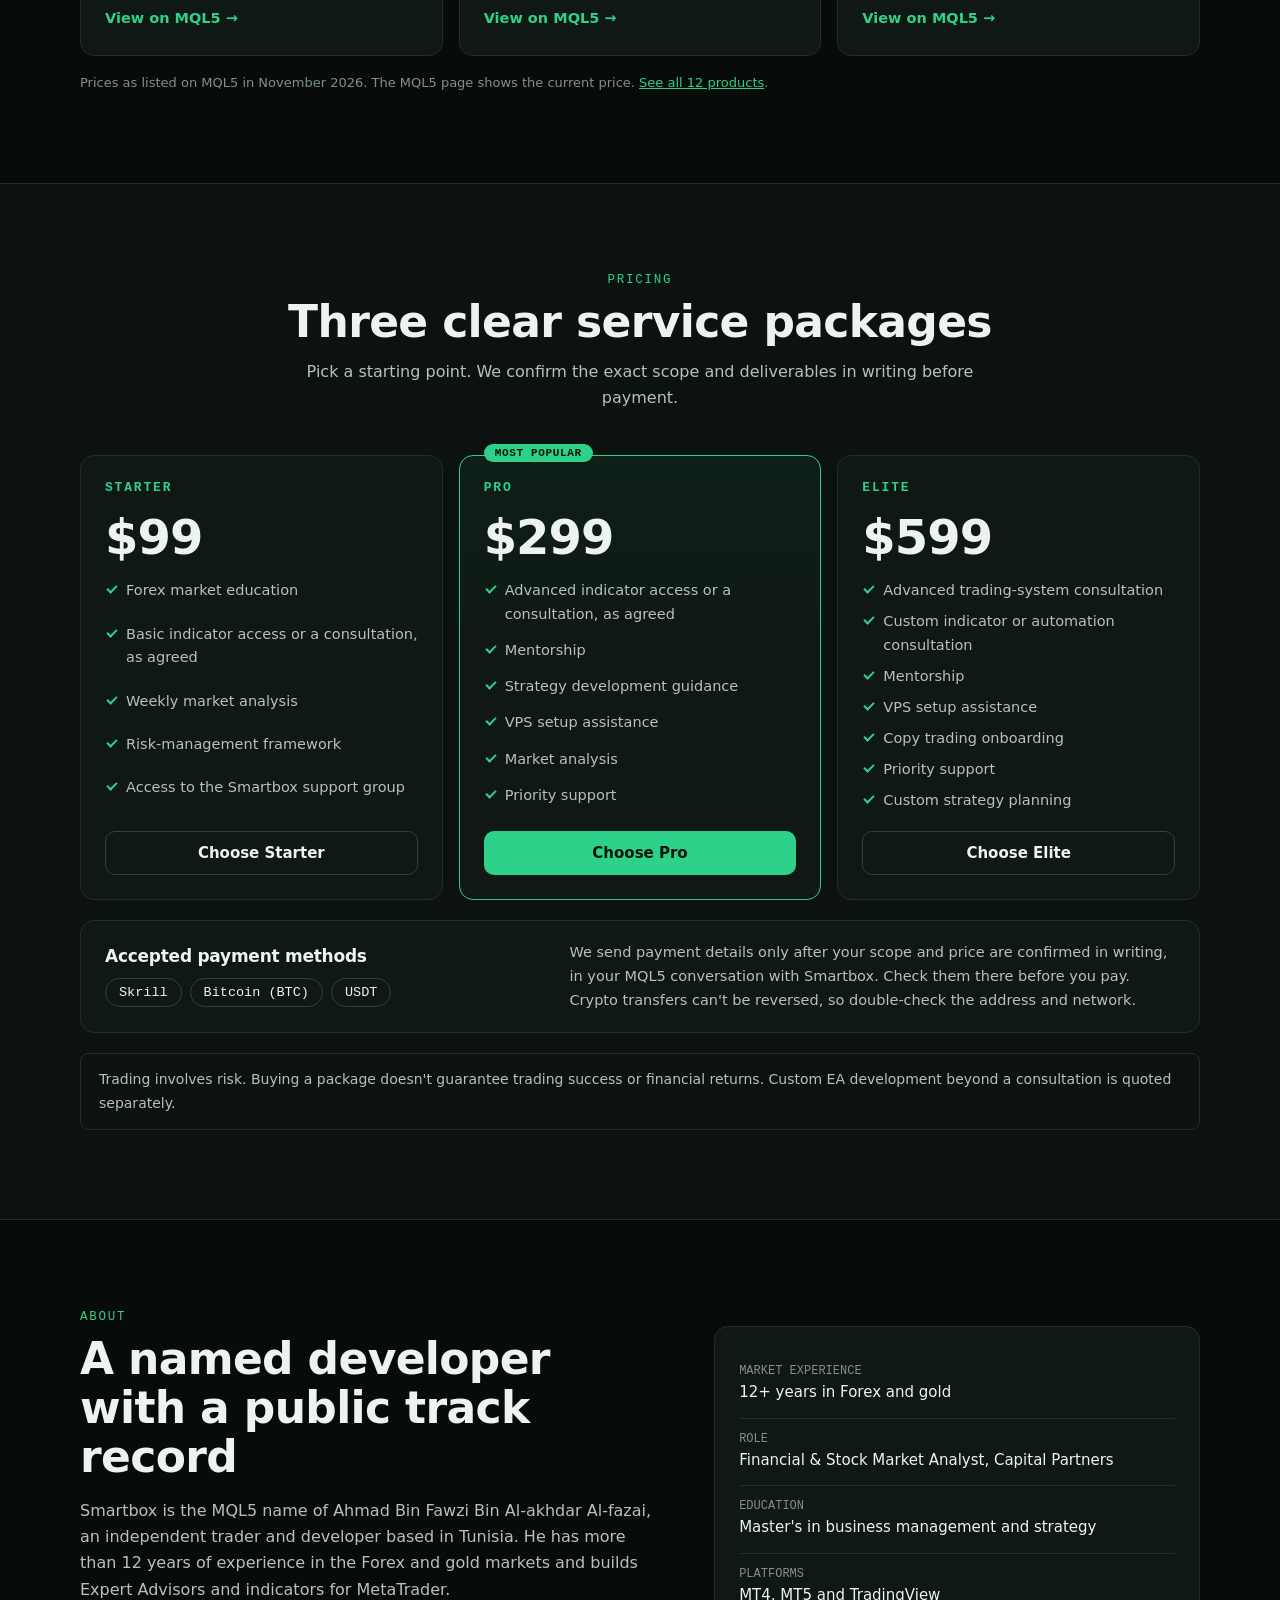
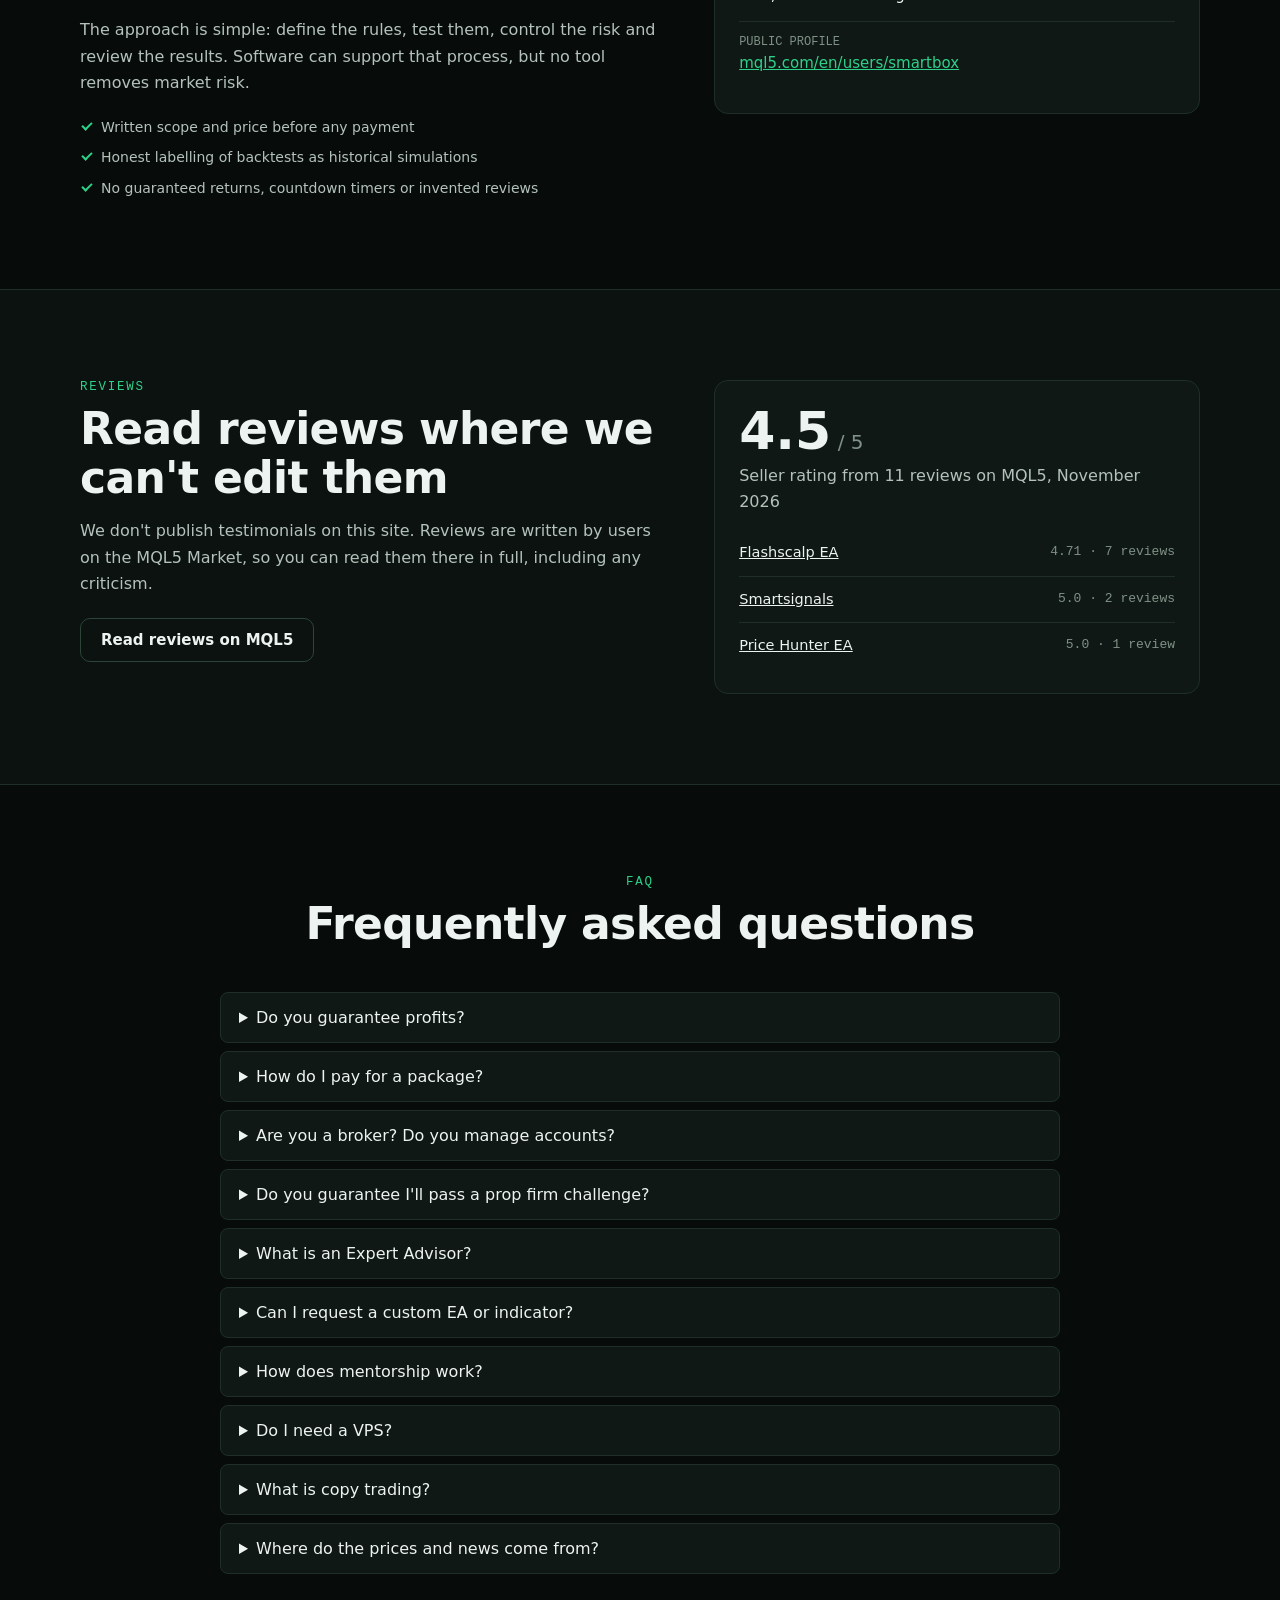
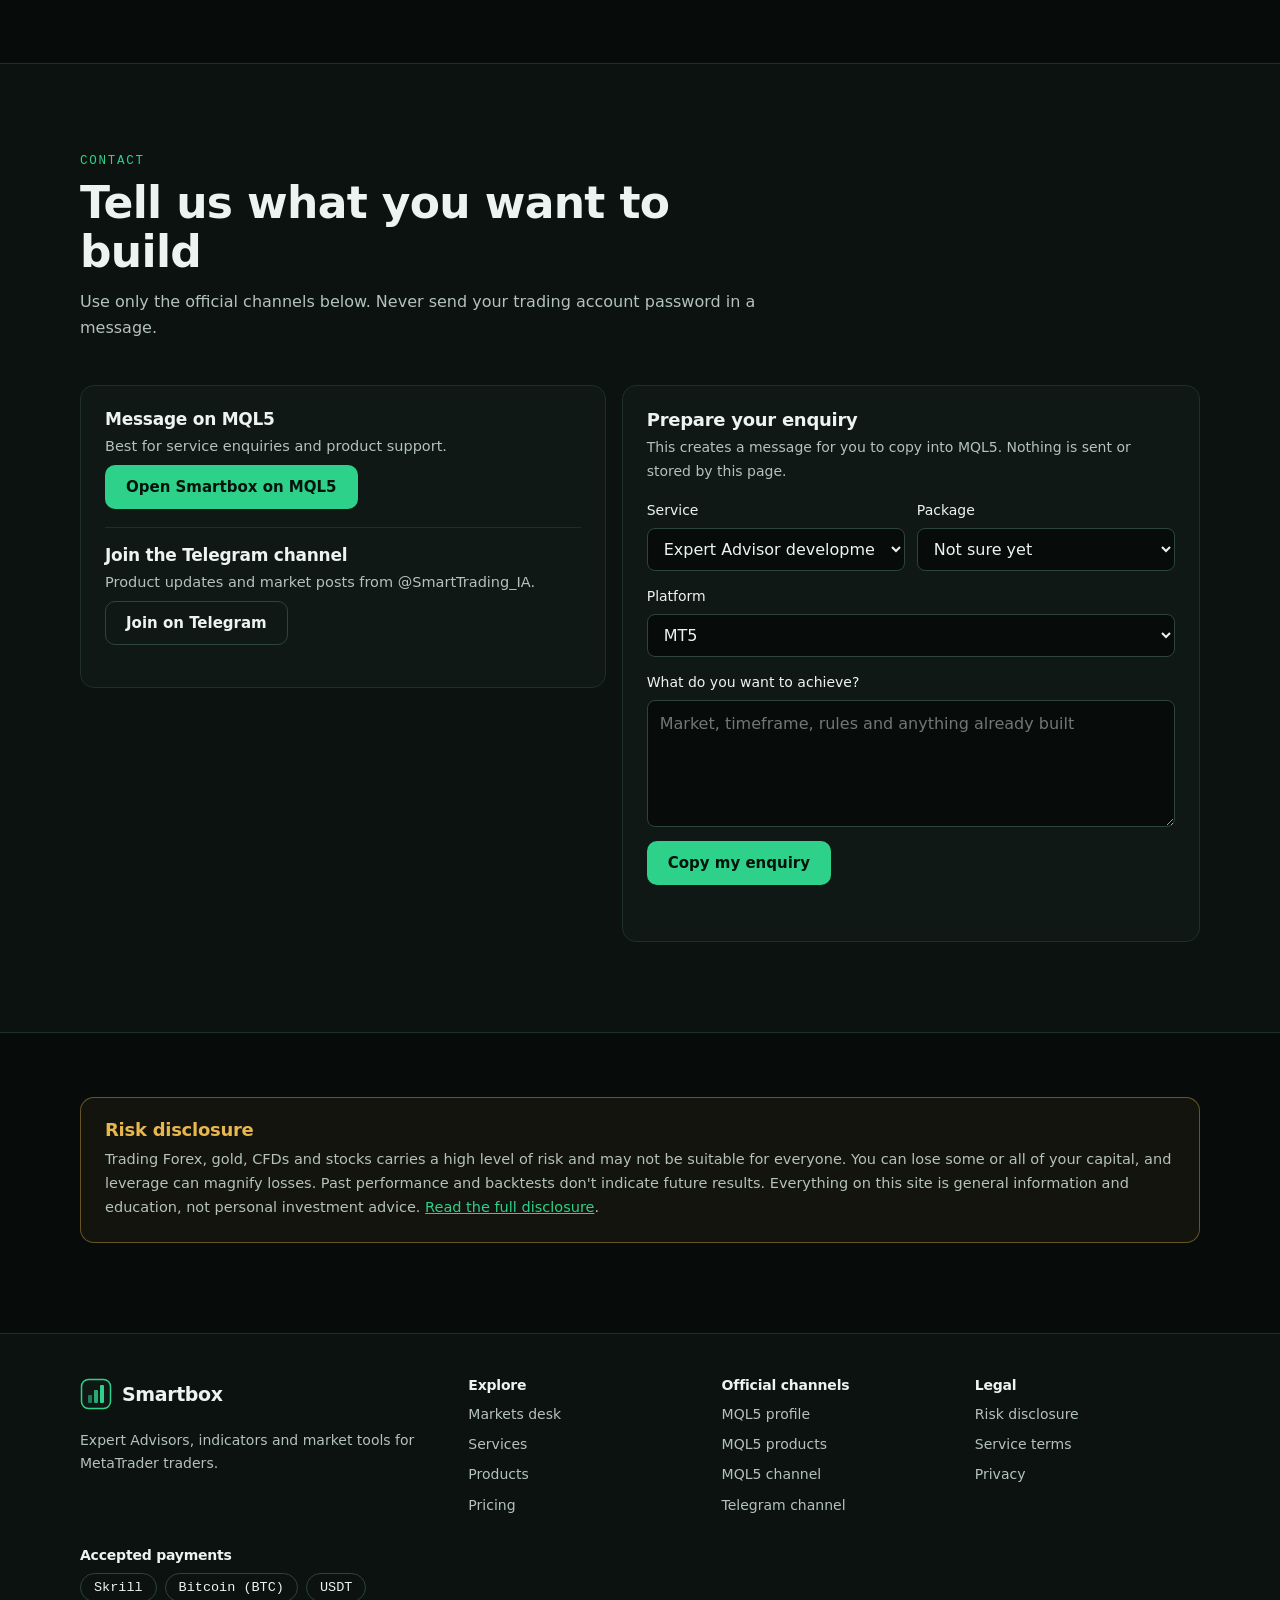
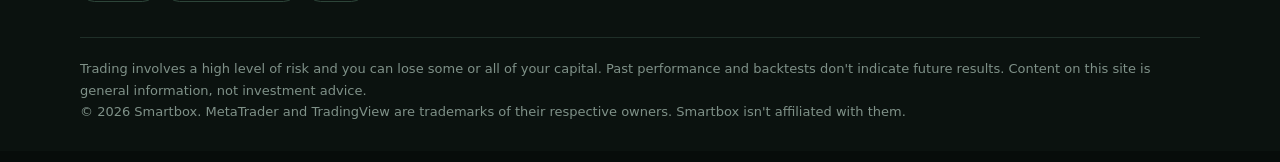
==== commit ca6b7bec: "Show accepted payment methods in footer" ====
--- a/index.html
+++ b/index.html
@@ -347,6 +347,7 @@
       <div><h3>Official channels</h3><ul><li><a href="https://www.mql5.com/en/users/smartbox" target="_blank" rel="noopener">MQL5 profile</a></li><li><a href="https://www.mql5.com/en/users/smartbox/seller" target="_blank" rel="noopener">MQL5 products</a></li><li><a href="https://www.mql5.com/en/channels/smarttradingai" target="_blank" rel="noopener">MQL5 channel</a></li><li><a href="https://t.me/SmartTrading_IA" target="_blank" rel="noopener">Telegram channel</a></li></ul></div>
       <div><h3>Legal</h3><ul><li><a href="legal.html#risk">Risk disclosure</a></li><li><a href="legal.html#terms">Service terms</a></li><li><a href="legal.html#privacy">Privacy</a></li></ul></div>
     </div>
+    <div style="margin-top:24px"><h3>Accepted payments</h3><ul class="pay-list"><li>Skrill</li><li>Bitcoin (BTC)</li><li>USDT</li></ul></div>
     <p class="footer-risk">Trading involves a high level of risk and you can lose some or all of your capital. Past performance and backtests don't indicate future results. Content on this site is general information, not investment advice.<br>© <span data-year>2026</span> Smartbox. MetaTrader and TradingView are trademarks of their respective owners. Smartbox isn't affiliated with them.</p>
   </div>
 </footer>
--- a/assets/style.css
+++ b/assets/style.css
@@ -179,6 +179,10 @@
 .plan .ticks { flex: 1; font-size: 14.5px; }
 .plan.featured { border-color: var(--accent); background: linear-gradient(180deg, rgba(46, 209, 138, 0.07), var(--surface) 40%); }
 .badge { position: absolute; top: -12px; left: 24px; background: var(--accent); color: var(--accent-ink); border-radius: 999px; padding: 3px 11px; font: 600 11px var(--font-mono); letter-spacing: 0.06em; }
+.payments { display: grid; grid-template-columns: minmax(0, 1fr) minmax(0, 1.4fr); gap: 16px 32px; align-items: center; margin-top: 20px; padding: 20px 24px; background: var(--surface); border: 1px solid var(--line); border-radius: var(--radius); font-size: 14.5px; }
+.payments h3 { font-size: 17px; margin-bottom: 12px; }
+.pay-list { display: flex; flex-wrap: wrap; gap: 8px; }
+.pay-list li { padding: 6px 13px; border: 1px solid var(--line-strong); border-radius: 999px; color: var(--text); font: 500 13.5px var(--font-mono); }
 .terms-box { margin-top: 20px; padding: 14px 18px; border: 1px solid var(--line); border-radius: var(--radius-sm); font-size: 14px; }
 
 /* About + reviews */
@@ -246,7 +250,7 @@
   .footer-grid > :first-child { grid-column: 1 / -1; }
 }
 @media (max-width: 860px) {
-  .hero-grid, .desk-grid, .about-grid, .contact-grid, .terminal-grid, .terminal-lower, .grid-3, .pricing { grid-template-columns: minmax(0, 1fr); }
+  .hero-grid, .desk-grid, .about-grid, .contact-grid, .terminal-grid, .terminal-lower, .grid-3, .pricing, .payments { grid-template-columns: minmax(0, 1fr); }
   .plan.featured { order: -1; }
   .pricing { gap: 22px; }
 }
